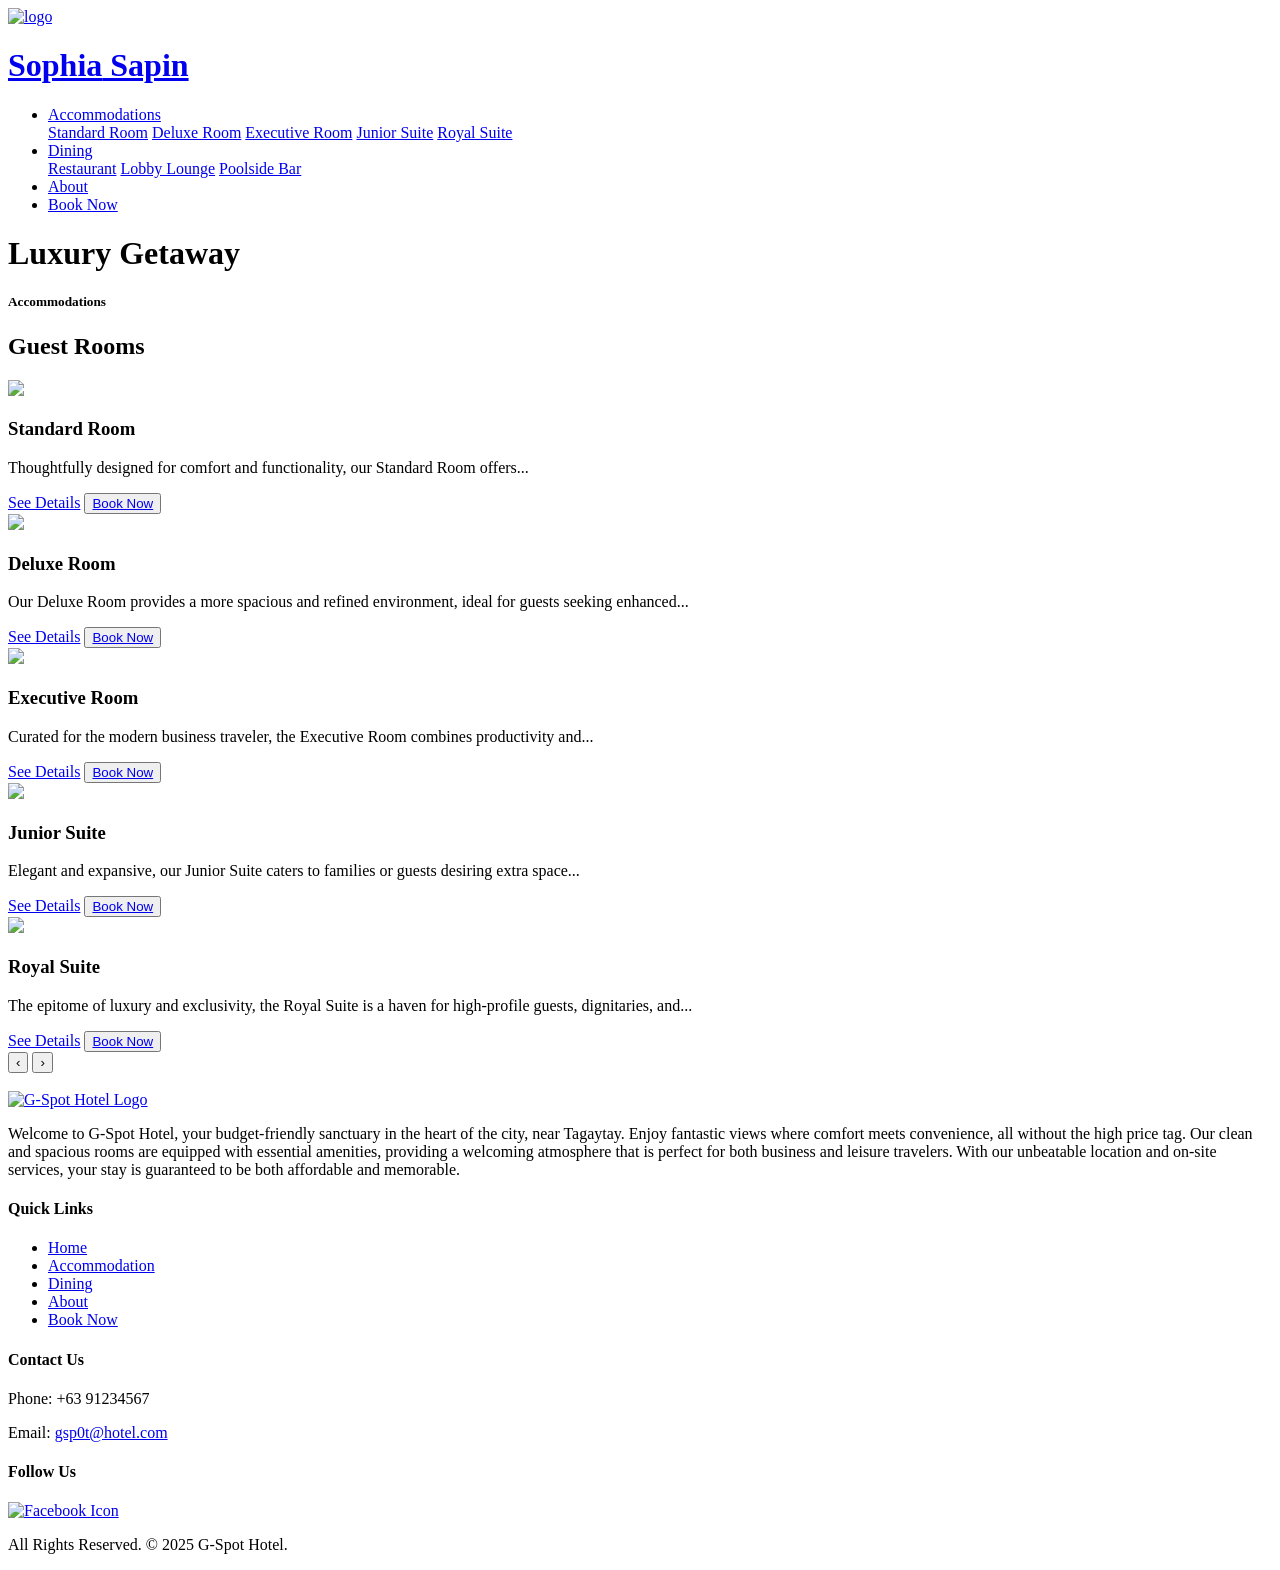
==== assets/index.html @ f3d880c3 "Add files via upload" ====
<!DOCTYPE html>
<html lang="en">
    <head>
        <meta charset="utf-8">
        <meta content="width=device-width, initial-scale=1.0" name="viewport">
        <link rel="stylesheet" href="css/style.css">
        <title>Sophia Angela D. Sapin | Home</title>
        <meta content="" name="description">
        <meta content="" name="keywords">
        <link rel="icon" type="image/x-icon" href="img/Logo.png" style=>
        
    </head>
    <body>
        <!-- Header -->
        <header id="header" class="header">
            <div class="container">
              <a href="index.html" class="logo">
                <img src="img/Logo.png" alt="logo">
                <h1>Sophia<span> Sapin</span></h1>
              </a>
              <nav class="menu">
                <ul>
                  <li class="dropdown">
                    <a href="Accommodation.html#accommodation" class="dropbtn">Accommodations</a>
                    <div class="dropdown-content">
                      <a href="Accommodation.html#standard">Standard Room</a>
                      <a href="Accommodation.html#deluxe">Deluxe Room</a>
                      <a href="Accommodation.html#executive">Executive Room</a>
                      <a href="Accommodation.html#junior">Junior Suite</a>
                      <a href="Accommodation.html#royal">Royal Suite</a>
                    </div>
                  </li>
                    <li class="dropdown">
                    <a href="Dining.html#dining" class="dropbtn">Dining</a>
                    <div class="dropdown-content">
                      <a href="Dining.html#restaurant">Restaurant</a>
                      <a href="Dining.html#lobbylounge">Lobby Lounge</a>
                      <a href="Dining.html#poolsidebar">Poolside Bar</a>
                    </div>
                    </li>
                  <li><a href="About.html">About</a></li>
                  <li><a href="Booking.html" class="book-now">Book Now</a></li>
                </ul>
              </nav>
            </div>
          </header>          
        <!-- End of Header -->

        <!--Main-->
        <main>

            <!--Center Page-->
            <div class="hero-section">
                <div class="hero-overlay"></div>
                <h1 class="hero-title">Luxury Getaway</h1>
              </div>
            <!--End of Center Page-->   

        <!--End of About me Section-->
            <section id="Room-Options">
                <h5>Accommodations</h5>
                <h2>Guest Rooms</h2>
              
                <div class="room-slider" id="room-scroll">
                  <div class="Rooms">
                    <img src="img/Standard 1.jpg">
                    <h3>Standard Room</h3>
                    <p>Thoughtfully designed for comfort and functionality, 
                      our Standard Room offers...</p>
                    <a href="Accommodation.html#standard">See Details</a>
                    <button><a href="Booking.html">Book Now</a></button>
                  </div>
                  <div class="Rooms">
                    <img src="img/deluxe.png">
                    <h3>Deluxe Room</h3>
                    <p>Our Deluxe Room provides a more spacious and refined environment, 
                      ideal for guests seeking enhanced...</p>
                    <a href="Accommodation.html#deluxe">See Details</a>
                    <button><a href="Booking.html">Book Now</a></button>
                  </div>
                  <div class="Rooms">
                    <img src="img/executive.jpeg">
                    <h3>Executive Room</h3>
                    <p>Curated for the modern business traveler, the Executive Room combines productivity and...</p>
                    <a href="Accommodation.html#executive">See Details</a>
                    <button><a href="Booking.html">Book Now</a></button>
                  </div>
                  <div class="Rooms">
                    <img src="img/Junior.jpg">
                    <h3>Junior Suite</h3>
                    <p>Elegant and expansive, our Junior Suite caters to families or guests desiring extra space...</p>
                    <a href="Accommodation.html#junior">See Details</a>
                    <button><a href="Booking.html">Book Now</a></button>
                  </div>
                  <div class="Rooms">
                    <img src="img/royal.jpg">
                    <h3>Royal Suite</h3>
                    <p>The epitome of luxury and exclusivity, the Royal Suite is a haven for high-profile guests, dignitaries, and...</p>
                    <a href="Accommodation.html#royal">See Details</a>
                    <button><a href="Booking.html">Book Now</a></button>
                  </div>
                </div>
                
                <div class="slider-controls">
                    <button onclick="document.getElementById('room-scroll').scrollLeft -= 300">‹</button>
                    <button onclick="document.getElementById('room-scroll').scrollLeft += 300">›</button>
                  </div>
              </section>          
        <!--End of Accommodation Section-->
              <br>   
        </main>
        <!--End of Main-->

        <!-- Footer -->
            <footer id="footer">
                <div class="footer-container">
            
                    <div class="footer-logo">
                        <a href="index.html">
                        <img src="img/Logo.png" alt="G-Spot Hotel Logo">
                        </a>
                    </div>

                    <p>Welcome to G-Spot Hotel, your budget-friendly sanctuary in the heart of the city, near Tagaytay. 
                      Enjoy fantastic views where comfort meets convenience, all without the high price tag. Our clean and 
                      spacious rooms are equipped with essential amenities, providing a welcoming atmosphere that is perfect 
                      for both business and leisure travelers. With our unbeatable location and on-site services, your stay 
                      is guaranteed to be both affordable and memorable.</p>
            
                    <div class="footer-section">
                        <h4>Quick Links</h4>
                        <ul>
                        <li><a href="index.html">Home</a></li>
                        <li><a href="Accommodation.html#accommodation">Accommodation</a></li>
                        <li><a href="Dining.html#dining">Dining</a></li>
                        <li><a href="About.html">About</a></li>
                        <li><a href="Booking.html">Book Now</a></li>
                        </ul>
                    </div>
            
                    <div class="footer-section">
                        <h4>Contact Us</h4>
                        <p>Phone: +63 91234567</p>
                        <p>Email: <a href="mailto:gsp0t@hotel.com">gsp0t@hotel.com</a></p>
                    </div>

                    <div class="footer-section">
                        <h4>Follow Us</h4>
                        <a href="https://www.facebook.com/cvsuimusofficial">
                        <img src="img/Logo.png" alt="Facebook Icon" class="social-icon">
                        </a>
                    </div>
                </div>
                    <div class="footer-bottom">
                    <p>All Rights Reserved. &copy; 2025 G-Spot Hotel.</p>
                    </div>
            </footer>
        <!--End of Footer-->

    </body>
</html>
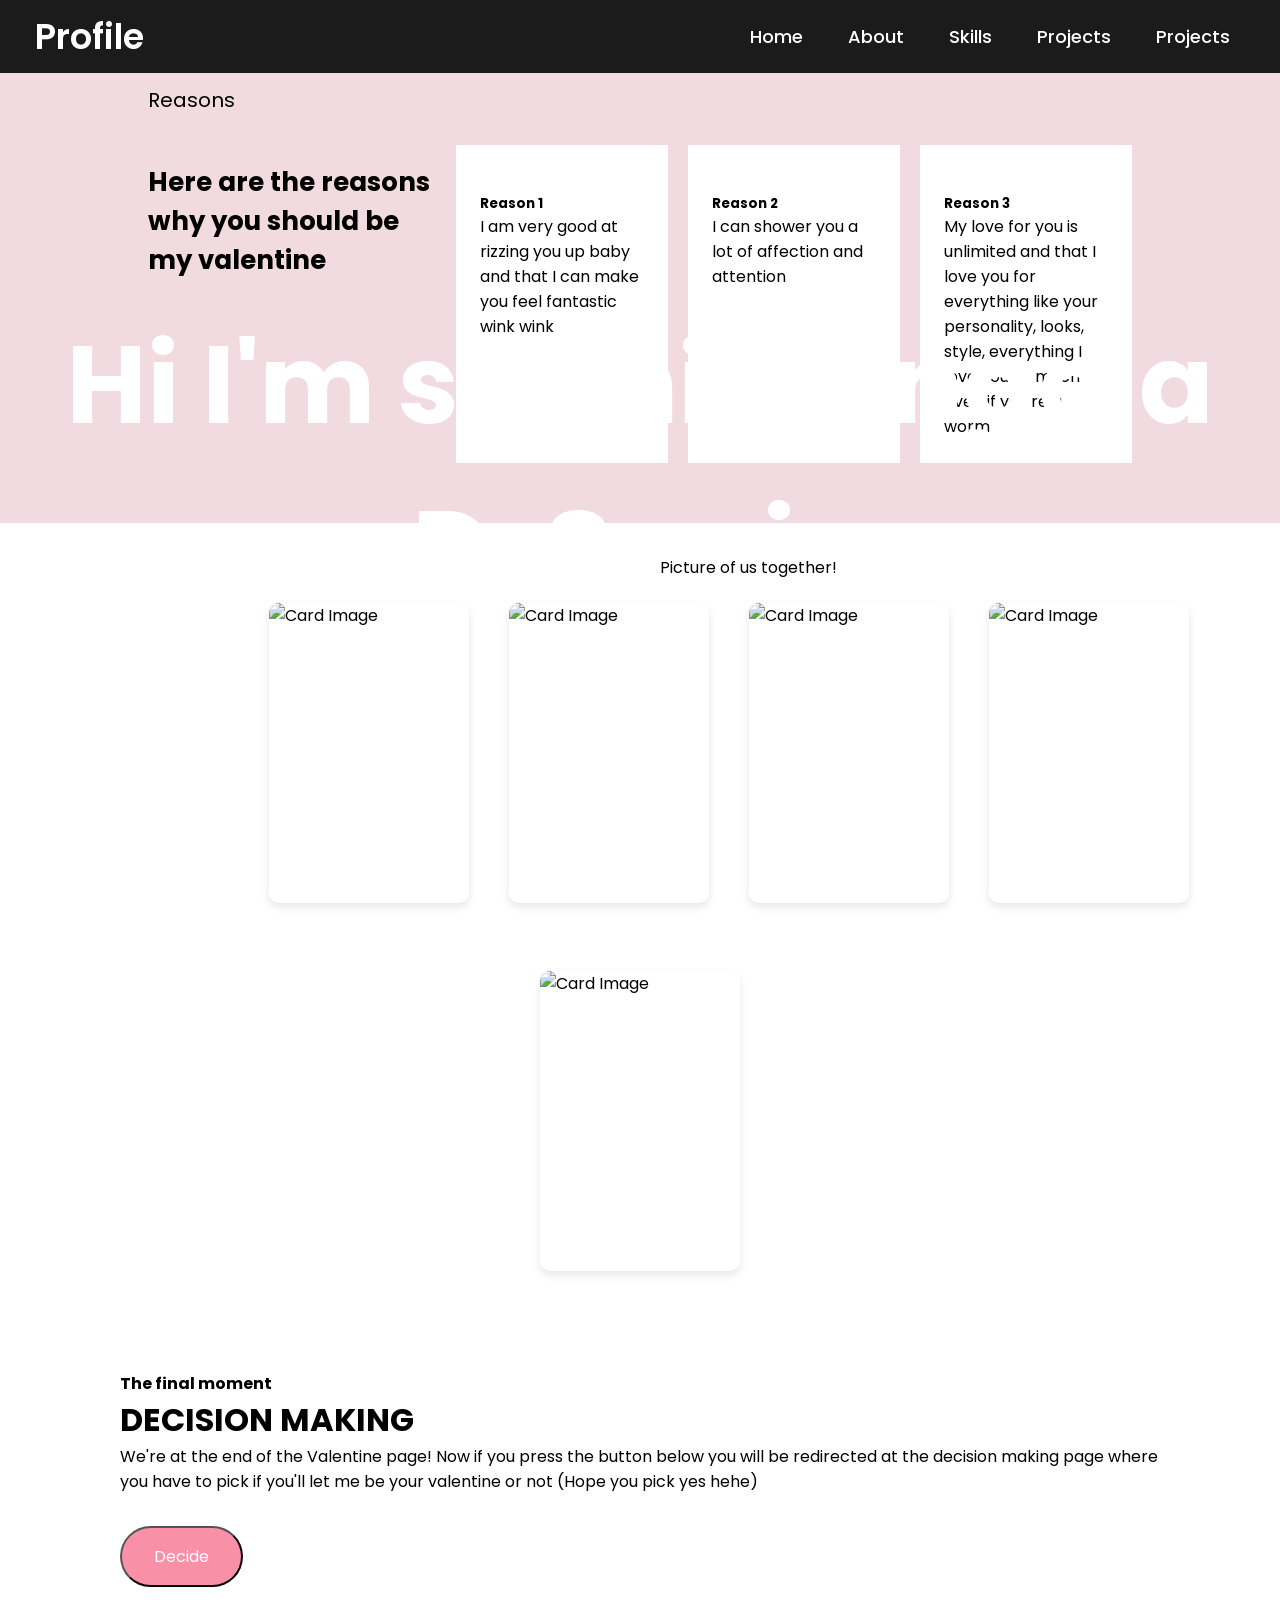
==== commit 5865584a: "Add files via upload" ====
--- a/assets/index.html
+++ b/assets/index.html
@@ -1,161 +1,136 @@
 <!DOCTYPE html>
 <html lang="en">
-    <head>
-        <meta charset="utf-8">
-        <meta content="width=device-width, initial-scale=1.0" name="viewport">
-        <link rel="stylesheet" href="css/style.css">
-        <title>Sophia Angela D. Sapin | Home</title>
-        <meta content="" name="description">
-        <meta content="" name="keywords">
-        <link rel="icon" type="image/x-icon" href="img/Logo.png" style=>
-        
-    </head>
-    <body>
-        <!-- Header -->
-        <header id="header" class="header">
-            <div class="container">
-              <a href="index.html" class="logo">
-                <img src="img/Logo.png" alt="logo">
-                <h1>Sophia<span> Sapin</span></h1>
-              </a>
-              <nav class="menu">
-                <ul>
-                  <li class="dropdown">
-                    <a href="Accommodation.html#accommodation" class="dropbtn">Accommodations</a>
-                    <div class="dropdown-content">
-                      <a href="Accommodation.html#standard">Standard Room</a>
-                      <a href="Accommodation.html#deluxe">Deluxe Room</a>
-                      <a href="Accommodation.html#executive">Executive Room</a>
-                      <a href="Accommodation.html#junior">Junior Suite</a>
-                      <a href="Accommodation.html#royal">Royal Suite</a>
+<head>
+    <meta charset="UTF-8">
+    <meta name="viewport" content="width=device-width, initial-scale=1.0">
+    <link rel="stylesheet" href="css/style.css">
+    <title>My Profile</title>
+</head>
+<body>
+
+<!--HEAD-->
+    <header>
+        <nav>
+            <div class="menu">
+              <div class="logo">
+                <a href="Index.html" id="myProfileLink">Profile</a>
+              </div>
+              <ul>
+                <div class="module" onclick="redirectToHomeWebsite()">
+                    <li><a href="Index.html">Home</a></li>
+                </div>
+                <div class="module" onclick="redirectToAboutWebsite()">
+                    <li><a href="About.html">About</a></li>
+                </div>
+                <div class="module" onclick="redirectToSkillsWebsite()">
+                    <li><a href="About.html">Skills</a></li>
+                </div>
+                <div class="module" onclick="redirectToProjectsWebsite()">
+                    <li><a href="Projects.html">Projects</a></li>
+                </div>
+                <div class="module" onclick="redirectToProjectsWebsite()">
+                    <li><a href="Projects.html">Projects</a></li>
+                </div>
+              </ul>
+            </div>
+    </header>
+<!--END OF HEAD-->
+
+<!--MAIN-->
+    <main>
+            <img class="img" src="me.png" alt="Us">
+            <div class="center">
+                <div class="title">
+                    <h1>Hi I'm sophia Angela D. Sapin</h1>
                     </div>
-                  </li>
-                    <li class="dropdown">
-                    <a href="Dining.html#dining" class="dropbtn">Dining</a>
-                    <div class="dropdown-content">
-                      <a href="Dining.html#restaurant">Restaurant</a>
-                      <a href="Dining.html#lobbylounge">Lobby Lounge</a>
-                      <a href="Dining.html#poolsidebar">Poolside Bar</a>
-                    </div>
-                    </li>
-                  <li><a href="About.html">About</a></li>
-                  <li><a href="Booking.html" class="book-now">Book Now</a></li>
-                </ul>
-              </nav>
-            </div>
-          </header>          
-        <!-- End of Header -->
+              </div>
+            <div class="recent">
+                <div class="header">
+                    <h4>Reasons</h4>
+                </div>
+                <div class="reason">
+                    <h3>Here are the reasons why you should be my valentine</h3>
+                    <div class="reason-item">
 
-        <!--Main-->
-        <main>
-
-            <!--Center Page-->
-            <div class="hero-section">
-                <div class="hero-overlay"></div>
-                <h1 class="hero-title">Luxury Getaway</h1>
-              </div>
-            <!--End of Center Page-->   
-
-        <!--End of About me Section-->
-            <section id="Room-Options">
-                <h5>Accommodations</h5>
-                <h2>Guest Rooms</h2>
-              
-                <div class="room-slider" id="room-scroll">
-                  <div class="Rooms">
-                    <img src="img/Standard 1.jpg">
-                    <h3>Standard Room</h3>
-                    <p>Thoughtfully designed for comfort and functionality, 
-                      our Standard Room offers...</p>
-                    <a href="Accommodation.html#standard">See Details</a>
-                    <button><a href="Booking.html">Book Now</a></button>
-                  </div>
-                  <div class="Rooms">
-                    <img src="img/deluxe.png">
-                    <h3>Deluxe Room</h3>
-                    <p>Our Deluxe Room provides a more spacious and refined environment, 
-                      ideal for guests seeking enhanced...</p>
-                    <a href="Accommodation.html#deluxe">See Details</a>
-                    <button><a href="Booking.html">Book Now</a></button>
-                  </div>
-                  <div class="Rooms">
-                    <img src="img/executive.jpeg">
-                    <h3>Executive Room</h3>
-                    <p>Curated for the modern business traveler, the Executive Room combines productivity and...</p>
-                    <a href="Accommodation.html#executive">See Details</a>
-                    <button><a href="Booking.html">Book Now</a></button>
-                  </div>
-                  <div class="Rooms">
-                    <img src="img/Junior.jpg">
-                    <h3>Junior Suite</h3>
-                    <p>Elegant and expansive, our Junior Suite caters to families or guests desiring extra space...</p>
-                    <a href="Accommodation.html#junior">See Details</a>
-                    <button><a href="Booking.html">Book Now</a></button>
-                  </div>
-                  <div class="Rooms">
-                    <img src="img/royal.jpg">
-                    <h3>Royal Suite</h3>
-                    <p>The epitome of luxury and exclusivity, the Royal Suite is a haven for high-profile guests, dignitaries, and...</p>
-                    <a href="Accommodation.html#royal">See Details</a>
-                    <button><a href="Booking.html">Book Now</a></button>
-                  </div>
-                </div>
-                
-                <div class="slider-controls">
-                    <button onclick="document.getElementById('room-scroll').scrollLeft -= 300">‹</button>
-                    <button onclick="document.getElementById('room-scroll').scrollLeft += 300">›</button>
-                  </div>
-              </section>          
-        <!--End of Accommodation Section-->
-              <br>   
-        </main>
-        <!--End of Main-->
-
-        <!-- Footer -->
-            <footer id="footer">
-                <div class="footer-container">
-            
-                    <div class="footer-logo">
-                        <a href="index.html">
-                        <img src="img/Logo.png" alt="G-Spot Hotel Logo">
-                        </a>
+                        <div class="info">
+                            <br>
+                            <h5>Reason 1</h5>
+                        </div>
+                        <p>I am very good at rizzing you up baby and that I can make you feel fantastic wink wink </p>
                     </div>
 
-                    <p>Welcome to G-Spot Hotel, your budget-friendly sanctuary in the heart of the city, near Tagaytay. 
-                      Enjoy fantastic views where comfort meets convenience, all without the high price tag. Our clean and 
-                      spacious rooms are equipped with essential amenities, providing a welcoming atmosphere that is perfect 
-                      for both business and leisure travelers. With our unbeatable location and on-site services, your stay 
-                      is guaranteed to be both affordable and memorable.</p>
-            
-                    <div class="footer-section">
-                        <h4>Quick Links</h4>
-                        <ul>
-                        <li><a href="index.html">Home</a></li>
-                        <li><a href="Accommodation.html#accommodation">Accommodation</a></li>
-                        <li><a href="Dining.html#dining">Dining</a></li>
-                        <li><a href="About.html">About</a></li>
-                        <li><a href="Booking.html">Book Now</a></li>
-                        </ul>
-                    </div>
-            
-                    <div class="footer-section">
-                        <h4>Contact Us</h4>
-                        <p>Phone: +63 91234567</p>
-                        <p>Email: <a href="mailto:gsp0t@hotel.com">gsp0t@hotel.com</a></p>
+                    <div class="reason-item">
+                        <div class="info">
+                            <br>
+                            <h5>Reason 2</h5>
+                        </div>
+                        <p>I can shower you a lot of affection and attention</p>
                     </div>
 
-                    <div class="footer-section">
-                        <h4>Follow Us</h4>
-                        <a href="https://www.facebook.com/cvsuimusofficial">
-                        <img src="img/Logo.png" alt="Facebook Icon" class="social-icon">
-                        </a>
+                    <div class="reason-item">
+                        <div class="info">
+                            <br>
+                            <h5>Reason 3</h5>
+                        </div>
+                        <p>My love for you is unlimited and that I love you for everything like your personality, looks, style, everything I love you so much even if you're a worm</p>
                     </div>
+
                 </div>
-                    <div class="footer-bottom">
-                    <p>All Rights Reserved. &copy; 2025 G-Spot Hotel.</p>
+            </div>
+
+            <div class="pic-container">
+                <div class="gallery">
+                    <p>Picture of us together! </p>
+                </div>
+                <div class="card">
+                        <img src="Romantic rawr/6242183396902155305.jpg" alt="Card Image">
+                        <div class="card-content">
+                        </div>
+                </div>
+
+                <div class="card">
+                    <img src="Romantic rawr/6055176195802250032.jpg" alt="Card Image">
+                    <div class="card-content">
                     </div>
-            </footer>
-        <!--End of Footer-->
+            </div>
 
-    </body>
-</html>+            <div class="card">
+                <img src="Romantic rawr/6307610128370747703.jpg" alt="Card Image">
+                <div class="card-content">
+                </div>
+        </div>
+
+        <div class="card">
+            <img src="Romantic rawr/6323505029239126025.jpg" alt="Card Image">
+            <div class="card-content">
+            </div>
+    </div>
+    <div class="card">
+        <img src="Romantic rawr/6235406715898149007.jpg" alt="Card Image">
+        <div class="card-content">
+        </div>
+</div>
+
+</div>
+
+<div class="container">
+    <div class="content">
+        <h4>The final moment</h4>
+        <H1>DECISION MAKING</H1>
+        <p>
+            We're at the end of the Valentine page! Now if you press the button below you will be redirected at the decision making page where you have to pick if you'll let me be your valentine or not (Hope you pick yes hehe)
+        </p>
+    
+        <button class="btn" onclick="redirectToDecideWebsite()">
+            Decide
+        </button>
+    </div>
+    </div>
+    </main>
+<!--END MAIN-->
+
+
+
+</html>
+
+<script src="js/javaScript.js"></script>
--- a/assets/css/style.css
+++ b/assets/css/style.css
@@ -0,0 +1,251 @@
+@import url("https://fonts.googleapis.com/css2?family=Poppins:wght@200;300;400;500;600;700&display=swap");
+* {
+  margin: 0;
+  padding: 0;
+  box-sizing: border-box;
+  font-family: "Poppins", sans-serif;
+}
+body {
+  margin: 0;
+  padding: 0;
+}
+nav {
+  position: fixed;
+  background: #1b1b1b;
+  width: 100%;
+  padding: 10px 0;
+  z-index: 12;
+}
+nav .menu {
+  max-width: 1250px;
+  margin: auto;
+  display: flex;
+  align-items: center;
+  justify-content: space-between;
+  padding: 0 20px;
+}
+.menu .logo a {
+  text-decoration: none;
+  color: #fff;
+  font-size: 35px;
+  font-weight: 600;
+}
+.menu ul {
+  display: inline-flex;
+}
+.menu ul li {
+  list-style: none;
+  margin-left: 7px;
+}
+.menu ul li:first-child {
+  margin-left: 15px;
+}
+.menu ul li a {
+  text-decoration: none;
+  color: #fff;
+  font-size: 18px;
+  font-weight: 500;
+  padding: 8px 15px;
+  border-radius: 5px;
+  transition: all 0.3s ease;
+}
+.menu ul li a:hover {
+  background: #fff;
+  color: black;
+}
+
+.img {
+  width: 100%;
+  height: 100%;
+  background-size: auto;
+  background-position: center;
+  position: relative;
+}
+
+.img::before {
+  content: "";
+  position: absolute;
+  height: 100%;
+  width: 100%;
+  background: rgba(0, 0, 0, 0.4);
+}
+  .center {
+    position: absolute;
+    top: 52%;
+    left: 50%;
+    transform: translate(-50%, -50%);
+    width: 100%;
+    padding: 0 20px;
+    text-align: center;
+  }
+  .center .title {
+    color: #fff;
+    font-size: 55px;
+    font-weight: 600;
+  }
+        
+  .btn{
+    padding: 1rem 2rem;
+    font-size: 1rem;
+    color: #fff;
+    background-color: #f990a8;
+    border-radius: 5rem;
+    cursor: pointer;
+    transition: all 0.3s ease;
+    
+}
+
+.btn:hover{
+    background-color: #000000;
+}
+
+.container{
+  max-width: 1200px;
+  margin: auto;
+  padding: 5rem 5rem;
+}
+
+.content p {
+  margin-bottom: 2rem;
+  color: #000000;
+}
+
+        .recent{
+          padding: 60px 148px;
+          background-color: #f2dbe0;
+      }
+      
+      .recent .header{
+          display: flex;
+          align-items: center;
+          justify-content: space-between;
+          margin-bottom: 30px;
+      }
+      
+      .recent .header h4,
+      .separator h4{
+          font-size: 20px;
+          font-weight: 400;
+      }
+      
+      .recent .reason{
+          display: flex;
+          justify-content: center;
+          gap: 20px;
+      }
+
+      .recent .reason h3 {
+        font-size: 26px;
+        margin-top: 18px;
+      }
+      
+      .recent .reason .reason-item{
+          background-color: #fff;
+          padding: 24px;
+          width: 460px;
+      }
+      
+      .recent .reason .reason-item h3,
+      .content .info .reason-item h3{
+          font-size: 26px;
+          margin-bottom: 18px;
+      }
+      
+      .recent .posts .post-item .info,
+      .content .post-list .post-item .info{
+          display: flex;
+          gap: 10px;
+          margin-bottom: 10px;
+      }
+      
+      .recent .posts .post-item .info h5,
+      .content .post-list .post-item h5{
+          font-size: 18px;
+          font-weight: 400;
+      }
+      
+      .recent .posts .post-item p{
+          width: 400px;
+      }
+
+      .card {
+        margin: 20px;
+        margin-top: 3rem;
+        width: 200px;
+        height: 300px;
+        background-color: #fff;
+        border-radius: 10px;
+        overflow: hidden;
+        position: relative;
+        box-shadow: 0 4px 8px rgba(0, 0, 0, 0.1);
+        transition: transform 0.3s ease-in-out;
+    }
+
+
+    .card:hover {
+        transform: scale(1.05);
+    }
+
+    .card img {
+        width: 100%;
+        height: 100%;
+        object-fit: cover;
+    }
+
+    .card-content {
+        position: absolute;
+        bottom: 0;
+        left: 0;
+        right: 0;
+        padding: 20px;
+        background: linear-gradient(to bottom, rgba(0, 0, 0, 0), rgba(0, 0, 0, 0.7));
+        color: rgb(255, 73, 167);
+        transform: translateY(100%);
+        transition: transform 0.3s ease-in-out;
+    }
+
+    .card:hover .card-content {
+        transform: translateY(0);
+    }
+    .pic-container {
+      margin-top: 2rem;
+        display: flex;
+        justify-content: center;
+        flex-wrap: wrap;
+    }
+
+    .pic-container .gallery {
+      position: relative;
+      left: 46%;
+      margin-bottom: 2rem;
+    }
+
+    .yesbtn{
+      padding: 1rem 2rem;
+      font-size: 1rem;
+      color: #fff;
+      background-color: #000000;
+      border-radius: 5rem;
+      cursor: pointer;
+      transition: all 0.3s ease;
+      
+  }
+  
+  .yesbtn:hover{
+      background-color: #f990a8;
+  }
+
+    .nobtn{
+      padding: 1rem 2rem;
+      font-size: 1rem;
+      color: #fff;
+      background-color: #000000;
+      border-radius: 5rem;
+      cursor: pointer;
+      transition: all 0.3s ease;
+      
+  }
+  
+  .nobtn:hover{
+      background-color: #f990a8;
+  }
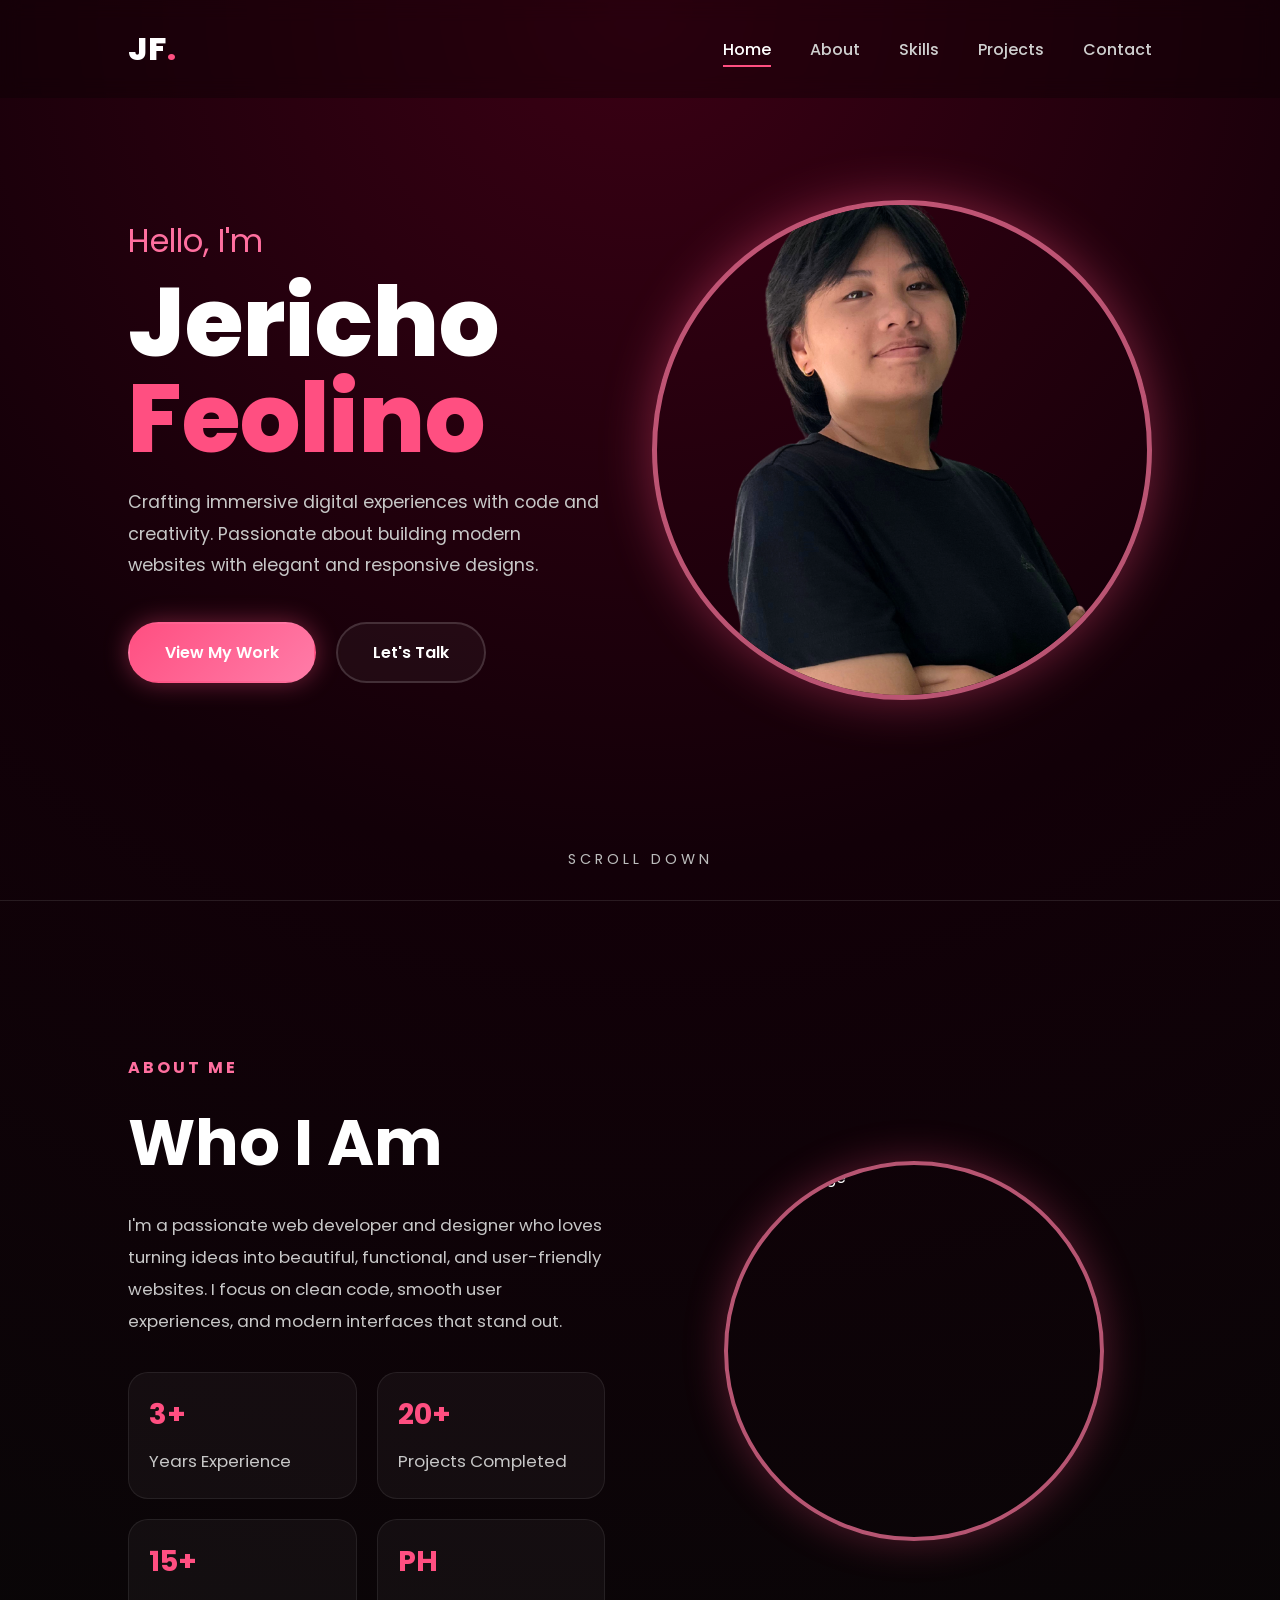
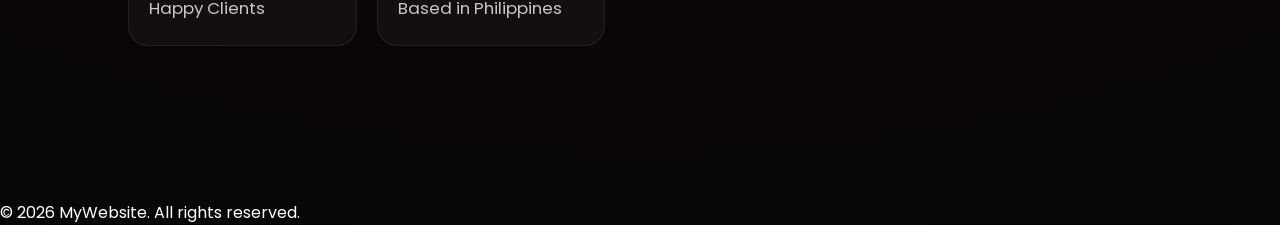
==== commit dd4cac45: "Add files via upload" ====
--- a/assets/index.html
+++ b/assets/index.html
@@ -1,136 +1,101 @@
 <!DOCTYPE html>
 <html lang="en">
 <head>
-    <meta charset="UTF-8">
-    <meta name="viewport" content="width=device-width, initial-scale=1.0">
-    <link rel="stylesheet" href="css/style.css">
-    <title>My Profile</title>
+  <meta charset="UTF-8" />
+  <meta name="viewport" content="width=device-width, initial-scale=1.0" />
+  <title>Modern Portfolio</title>
+  <link rel="stylesheet" href="css/style.css">
+  <link rel="preconnect" href="https://fonts.googleapis.com">
+  <link rel="preconnect" href="https://fonts.gstatic.com" crossorigin>
+  <link href="https://fonts.googleapis.com/css2?family=Poppins:wght@300;400;500;600;700;800&display=swap" rel="stylesheet">
 </head>
 <body>
 
-<!--HEAD-->
-    <header>
-        <nav>
-            <div class="menu">
-              <div class="logo">
-                <a href="Index.html" id="myProfileLink">Profile</a>
-              </div>
-              <ul>
-                <div class="module" onclick="redirectToHomeWebsite()">
-                    <li><a href="Index.html">Home</a></li>
-                </div>
-                <div class="module" onclick="redirectToAboutWebsite()">
-                    <li><a href="About.html">About</a></li>
-                </div>
-                <div class="module" onclick="redirectToSkillsWebsite()">
-                    <li><a href="About.html">Skills</a></li>
-                </div>
-                <div class="module" onclick="redirectToProjectsWebsite()">
-                    <li><a href="Projects.html">Projects</a></li>
-                </div>
-                <div class="module" onclick="redirectToProjectsWebsite()">
-                    <li><a href="Projects.html">Projects</a></li>
-                </div>
-              </ul>
-            </div>
-    </header>
-<!--END OF HEAD-->
+  <header>
+    <div class="logo">JF<span>.</span></div>
 
-<!--MAIN-->
-    <main>
-            <img class="img" src="me.png" alt="Us">
-            <div class="center">
-                <div class="title">
-                    <h1>Hi I'm sophia Angela D. Sapin</h1>
-                    </div>
-              </div>
-            <div class="recent">
-                <div class="header">
-                    <h4>Reasons</h4>
-                </div>
-                <div class="reason">
-                    <h3>Here are the reasons why you should be my valentine</h3>
-                    <div class="reason-item">
+    <nav>
+      <a href="#home" class="active">Home</a>
+      <a href="#about">About</a>
+      <a href="#skills">Skills</a>
+      <a href="#projects">Projects</a>
+      <a href="#contact">Contact</a>
+    </nav>
+  </header>
 
-                        <div class="info">
-                            <br>
-                            <h5>Reason 1</h5>
-                        </div>
-                        <p>I am very good at rizzing you up baby and that I can make you feel fantastic wink wink </p>
-                    </div>
+  <section class="hero" id="home">
+    <div class="hero-text">
+      <h4>Hello, I'm</h4>
 
-                    <div class="reason-item">
-                        <div class="info">
-                            <br>
-                            <h5>Reason 2</h5>
-                        </div>
-                        <p>I can shower you a lot of affection and attention</p>
-                    </div>
+      <h1>
+        Jericho
+        <span>Feolino</span>
+      </h1>
 
-                    <div class="reason-item">
-                        <div class="info">
-                            <br>
-                            <h5>Reason 3</h5>
-                        </div>
-                        <p>My love for you is unlimited and that I love you for everything like your personality, looks, style, everything I love you so much even if you're a worm</p>
-                    </div>
+      <p>
+        Crafting immersive digital experiences with code and creativity.
+        Passionate about building modern websites with elegant and responsive designs.
+      </p>
 
-                </div>
-            </div>
+      <div class="buttons">
+        <a href="#projects" class="btn primary-btn">View My Work</a>
+        <a href="#contact" class="btn secondary-btn">Let's Talk</a>
+      </div>
+    </div>
 
-            <div class="pic-container">
-                <div class="gallery">
-                    <p>Picture of us together! </p>
-                </div>
-                <div class="card">
-                        <img src="Romantic rawr/6242183396902155305.jpg" alt="Card Image">
-                        <div class="card-content">
-                        </div>
-                </div>
+    <div class="hero-image">
+      <div class="circle-image">
+        <img src="img/Pia.png" alt="Profile Image">
+      </div>
+    </div>
 
-                <div class="card">
-                    <img src="Romantic rawr/6055176195802250032.jpg" alt="Card Image">
-                    <div class="card-content">
-                    </div>
-            </div>
+    <div class="scroll-text">SCROLL DOWN</div>
+  </section>
 
-            <div class="card">
-                <img src="Romantic rawr/6307610128370747703.jpg" alt="Card Image">
-                <div class="card-content">
-                </div>
+  <section class="about" id="about">
+    <div class="about-text">
+      <h5>ABOUT ME</h5>
+      <h2>Who I Am</h2>
+
+      <p>
+        I'm a passionate web developer and designer who loves turning ideas into beautiful,
+        functional, and user-friendly websites. I focus on clean code, smooth user experiences,
+        and modern interfaces that stand out.
+      </p>
+
+      <div class="stats">
+        <div class="stat-box">
+          <h3>3+</h3>
+          <p>Years Experience</p>
         </div>
 
-        <div class="card">
-            <img src="Romantic rawr/6323505029239126025.jpg" alt="Card Image">
-            <div class="card-content">
-            </div>
+        <div class="stat-box">
+          <h3>20+</h3>
+          <p>Projects Completed</p>
+        </div>
+
+        <div class="stat-box">
+          <h3>15+</h3>
+          <p>Happy Clients</p>
+        </div>
+
+        <div class="stat-box">
+          <h3>PH</h3>
+          <p>Based in Philippines</p>
+        </div>
+      </div>
     </div>
-    <div class="card">
-        <img src="Romantic rawr/6235406715898149007.jpg" alt="Card Image">
-        <div class="card-content">
-        </div>
-</div>
 
-</div>
+    <div class="about-image">
+      <img src="assets/img/AboutSection.jpg" alt="About Image">
+    </div>
+  </section>
 
-<div class="container">
-    <div class="content">
-        <h4>The final moment</h4>
-        <H1>DECISION MAKING</H1>
-        <p>
-            We're at the end of the Valentine page! Now if you press the button below you will be redirected at the decision making page where you have to pick if you'll let me be your valentine or not (Hope you pick yes hehe)
-        </p>
-    
-        <button class="btn" onclick="redirectToDecideWebsite()">
-            Decide
-        </button>
-    </div>
-    </div>
-    </main>
-<!--END MAIN-->
+  <footer>
+    <p>© 2026 MyWebsite. All rights reserved.</p>
+  </footer>
 
-
-
+</body>
 </html>
 
 <script src="js/javaScript.js"></script>
--- a/assets/css/style.css
+++ b/assets/css/style.css
@@ -1,251 +1,321 @@
-@import url("https://fonts.googleapis.com/css2?family=Poppins:wght@200;300;400;500;600;700&display=swap");
 * {
-  margin: 0;
-  padding: 0;
-  box-sizing: border-box;
-  font-family: "Poppins", sans-serif;
-}
-body {
-  margin: 0;
-  padding: 0;
-}
-nav {
-  position: fixed;
-  background: #1b1b1b;
-  width: 100%;
-  padding: 10px 0;
-  z-index: 12;
-}
-nav .menu {
-  max-width: 1250px;
-  margin: auto;
-  display: flex;
-  align-items: center;
-  justify-content: space-between;
-  padding: 0 20px;
-}
-.menu .logo a {
-  text-decoration: none;
-  color: #fff;
-  font-size: 35px;
-  font-weight: 600;
-}
-.menu ul {
-  display: inline-flex;
-}
-.menu ul li {
-  list-style: none;
-  margin-left: 7px;
-}
-.menu ul li:first-child {
-  margin-left: 15px;
-}
-.menu ul li a {
-  text-decoration: none;
-  color: #fff;
-  font-size: 18px;
-  font-weight: 500;
-  padding: 8px 15px;
-  border-radius: 5px;
-  transition: all 0.3s ease;
-}
-.menu ul li a:hover {
-  background: #fff;
-  color: black;
-}
-
-.img {
-  width: 100%;
-  height: 100%;
-  background-size: auto;
-  background-position: center;
-  position: relative;
-}
-
-.img::before {
-  content: "";
-  position: absolute;
-  height: 100%;
-  width: 100%;
-  background: rgba(0, 0, 0, 0.4);
-}
-  .center {
-    position: absolute;
-    top: 52%;
-    left: 50%;
-    transform: translate(-50%, -50%);
-    width: 100%;
-    padding: 0 20px;
-    text-align: center;
-  }
-  .center .title {
-    color: #fff;
-    font-size: 55px;
-    font-weight: 600;
-  }
-        
-  .btn{
-    padding: 1rem 2rem;
-    font-size: 1rem;
-    color: #fff;
-    background-color: #f990a8;
-    border-radius: 5rem;
-    cursor: pointer;
-    transition: all 0.3s ease;
-    
-}
-
-.btn:hover{
-    background-color: #000000;
-}
-
-.container{
-  max-width: 1200px;
-  margin: auto;
-  padding: 5rem 5rem;
-}
-
-.content p {
-  margin-bottom: 2rem;
-  color: #000000;
-}
-
-        .recent{
-          padding: 60px 148px;
-          background-color: #f2dbe0;
-      }
-      
-      .recent .header{
-          display: flex;
-          align-items: center;
-          justify-content: space-between;
-          margin-bottom: 30px;
-      }
-      
-      .recent .header h4,
-      .separator h4{
-          font-size: 20px;
-          font-weight: 400;
-      }
-      
-      .recent .reason{
-          display: flex;
-          justify-content: center;
-          gap: 20px;
-      }
-
-      .recent .reason h3 {
-        font-size: 26px;
-        margin-top: 18px;
-      }
-      
-      .recent .reason .reason-item{
-          background-color: #fff;
-          padding: 24px;
-          width: 460px;
-      }
-      
-      .recent .reason .reason-item h3,
-      .content .info .reason-item h3{
-          font-size: 26px;
-          margin-bottom: 18px;
-      }
-      
-      .recent .posts .post-item .info,
-      .content .post-list .post-item .info{
-          display: flex;
-          gap: 10px;
-          margin-bottom: 10px;
-      }
-      
-      .recent .posts .post-item .info h5,
-      .content .post-list .post-item h5{
-          font-size: 18px;
-          font-weight: 400;
-      }
-      
-      .recent .posts .post-item p{
-          width: 400px;
-      }
-
-      .card {
-        margin: 20px;
-        margin-top: 3rem;
-        width: 200px;
-        height: 300px;
-        background-color: #fff;
-        border-radius: 10px;
-        overflow: hidden;
-        position: relative;
-        box-shadow: 0 4px 8px rgba(0, 0, 0, 0.1);
-        transition: transform 0.3s ease-in-out;
-    }
-
-
-    .card:hover {
-        transform: scale(1.05);
-    }
-
-    .card img {
-        width: 100%;
-        height: 100%;
-        object-fit: cover;
-    }
-
-    .card-content {
-        position: absolute;
-        bottom: 0;
-        left: 0;
-        right: 0;
-        padding: 20px;
-        background: linear-gradient(to bottom, rgba(0, 0, 0, 0), rgba(0, 0, 0, 0.7));
-        color: rgb(255, 73, 167);
-        transform: translateY(100%);
-        transition: transform 0.3s ease-in-out;
-    }
-
-    .card:hover .card-content {
-        transform: translateY(0);
-    }
-    .pic-container {
-      margin-top: 2rem;
-        display: flex;
+      margin: 0;
+      padding: 0;
+      box-sizing: border-box;
+      scroll-behavior: smooth;
+    }
+
+    body {
+      font-family: 'Poppins', sans-serif;
+      background: radial-gradient(circle at top, #3b0014 0%, #120008 45%, #070707 100%);
+      color: white;
+      overflow-x: hidden;
+    }
+
+    body::before {
+      content: "";
+      position: fixed;
+      width: 100%;
+      height: 100%;
+      background: url('Pia.png');
+      opacity: 0.08;
+      pointer-events: none;
+    }
+
+    header {
+      width: 100%;
+      padding: 25px 10%;
+      display: flex;
+      justify-content: space-between;
+      align-items: center;
+      position: fixed;
+      top: 0;
+      left: 0;
+      z-index: 1000;
+      backdrop-filter: blur(10px);
+      background: rgba(10, 0, 5, 0.35);
+    }
+
+    .logo {
+      font-size: 2rem;
+      font-weight: 800;
+      letter-spacing: 1px;
+    }
+
+    .logo span {
+      color: #ff4f81;
+    }
+
+    nav a {
+      text-decoration: none;
+      color: #cfcfcf;
+      margin-left: 35px;
+      font-weight: 500;
+      transition: 0.3s ease;
+      position: relative;
+    }
+
+    nav a:hover,
+    nav a.active {
+      color: white;
+    }
+
+    nav a.active::after,
+    nav a:hover::after {
+      content: "";
+      position: absolute;
+      width: 100%;
+      height: 2px;
+      background: #ff4f81;
+      left: 0;
+      bottom: -6px;
+    }
+
+    section {
+      min-height: 100vh;
+      padding: 120px 10%;
+    }
+
+    .hero {
+      display: flex;
+      justify-content: space-between;
+      align-items: center;
+      gap: 50px;
+    }
+
+    .hero-text {
+      flex: 1;
+    }
+
+    .hero-text h4 {
+      font-size: 2rem;
+      color: #ff6f9f;
+      margin-bottom: 10px;
+      font-weight: 400;
+    }
+
+    .hero-text h1 {
+      font-size: 6rem;
+      line-height: 1;
+      font-weight: 800;
+      margin-bottom: 15px;
+    }
+
+    .hero-text h1 span {
+      display: block;
+      color: #ff4f81;
+    }
+
+    .hero-text p {
+      max-width: 550px;
+      color: #c7c7c7;
+      font-size: 1.1rem;
+      line-height: 1.8;
+      margin-top: 20px;
+    }
+
+    .buttons {
+      margin-top: 40px;
+      display: flex;
+      gap: 20px;
+      flex-wrap: wrap;
+    }
+
+    .btn {
+      padding: 16px 35px;
+      border-radius: 50px;
+      text-decoration: none;
+      font-weight: 600;
+      transition: 0.3s ease;
+      border: 2px solid transparent;
+    }
+
+    .primary-btn {
+      background: linear-gradient(135deg, #ff4f81, #ff7ca8);
+      color: white;
+      box-shadow: 0 0 25px rgba(255, 79, 129, 0.4);
+    }
+
+    .primary-btn:hover {
+      transform: translateY(-4px);
+      box-shadow: 0 0 40px rgba(255, 79, 129, 0.7);
+    }
+
+    .secondary-btn {
+      border: 2px solid rgba(255,255,255,0.15);
+      color: white;
+      background: rgba(255,255,255,0.04);
+    }
+
+    .secondary-btn:hover {
+      background: rgba(255,255,255,0.1);
+      transform: translateY(-4px);
+    }
+
+    .hero-image {
+      flex: 1;
+      display: flex;
+      justify-content: center;
+      align-items: center;
+    }
+
+    .circle-image {
+      width: 500px;
+      height: 500px;
+      border-radius: 50%;
+      overflow: hidden;
+      border: 5px solid rgba(255, 120, 160, 0.7);
+      box-shadow: 0 0 50px rgba(255, 79, 129, 0.4);
+      position: relative;
+      animation: float 4s ease-in-out infinite;
+    }
+
+    .circle-image img {
+      width: 100%;
+      height: 100%;
+      object-fit: cover;
+    }
+
+    @keyframes float {
+      0% {
+        transform: translateY(0px);
+      }
+      50% {
+        transform: translateY(-15px);
+      }
+      100% {
+        transform: translateY(0px);
+      }
+    }
+
+    .scroll-text {
+      position: absolute;
+      bottom: 30px;
+      left: 50%;
+      transform: translateX(-50%);
+      color: #bcbcbc;
+      letter-spacing: 4px;
+      font-size: 0.9rem;
+    }
+
+    .about {
+      display: flex;
+      justify-content: space-between;
+      align-items: center;
+      gap: 70px;
+      border-top: 1px solid rgba(255,255,255,0.1);
+    }
+
+    .about-text {
+      flex: 1;
+    }
+
+    .about-text h5 {
+      color: #ff6f9f;
+      letter-spacing: 3px;
+      margin-bottom: 15px;
+      font-size: 1rem;
+    }
+
+    .about-text h2 {
+      font-size: 4rem;
+      margin-bottom: 20px;
+    }
+
+    .about-text p {
+      color: #c7c7c7;
+      line-height: 1.9;
+      font-size: 1.05rem;
+      max-width: 600px;
+    }
+
+    .stats {
+      margin-top: 35px;
+      display: grid;
+      grid-template-columns: repeat(2, 1fr);
+      gap: 20px;
+    }
+
+    .stat-box {
+      background: rgba(255,255,255,0.04);
+      padding: 20px;
+      border-radius: 20px;
+      border: 1px solid rgba(255,255,255,0.08);
+      transition: 0.3s ease;
+    }
+
+    .stat-box:hover {
+      transform: translateY(-5px);
+      border-color: rgba(255, 79, 129, 0.5);
+    }
+
+    .stat-box h3 {
+      color: #ff4f81;
+      margin-bottom: 10px;
+      font-size: 1.8rem;
+    }
+
+    .about-image {
+      flex: 1;
+      display: flex;
+      justify-content: center;
+    }
+
+    .about-image img {
+      width: 380px;
+      height: 380px;
+      object-fit: cover;
+      border-radius: 50%;
+      border: 4px solid rgba(255, 120, 160, 0.7);
+      box-shadow: 0 0 40px rgba(255, 79, 129, 0.3);
+    }
+
+    @media (max-width: 1100px) {
+      .hero,
+      .about {
+        flex-direction: column;
+        text-align: center;
+      }
+
+      .hero-text p,
+      .about-text p {
+        margin: auto;
+      }
+
+      .buttons {
         justify-content: center;
-        flex-wrap: wrap;
-    }
-
-    .pic-container .gallery {
-      position: relative;
-      left: 46%;
-      margin-bottom: 2rem;
-    }
-
-    .yesbtn{
-      padding: 1rem 2rem;
-      font-size: 1rem;
-      color: #fff;
-      background-color: #000000;
-      border-radius: 5rem;
-      cursor: pointer;
-      transition: all 0.3s ease;
-      
-  }
-  
-  .yesbtn:hover{
-      background-color: #f990a8;
-  }
-
-    .nobtn{
-      padding: 1rem 2rem;
-      font-size: 1rem;
-      color: #fff;
-      background-color: #000000;
-      border-radius: 5rem;
-      cursor: pointer;
-      transition: all 0.3s ease;
-      
-  }
-  
-  .nobtn:hover{
-      background-color: #f990a8;
-  }
+      }
+
+      .hero-text h1 {
+        font-size: 4.5rem;
+      }
+    }
+
+    @media (max-width: 768px) {
+      header {
+        flex-direction: column;
+        gap: 20px;
+      }
+
+      nav a {
+        margin: 0 12px;
+      }
+
+      .hero-text h1 {
+        font-size: 3.5rem;
+      }
+
+      .circle-image {
+        width: 320px;
+        height: 320px;
+      }
+
+      .about-image img {
+        width: 280px;
+        height: 280px;
+      }
+
+      .stats {
+        grid-template-columns: 1fr;
+      }
+    }
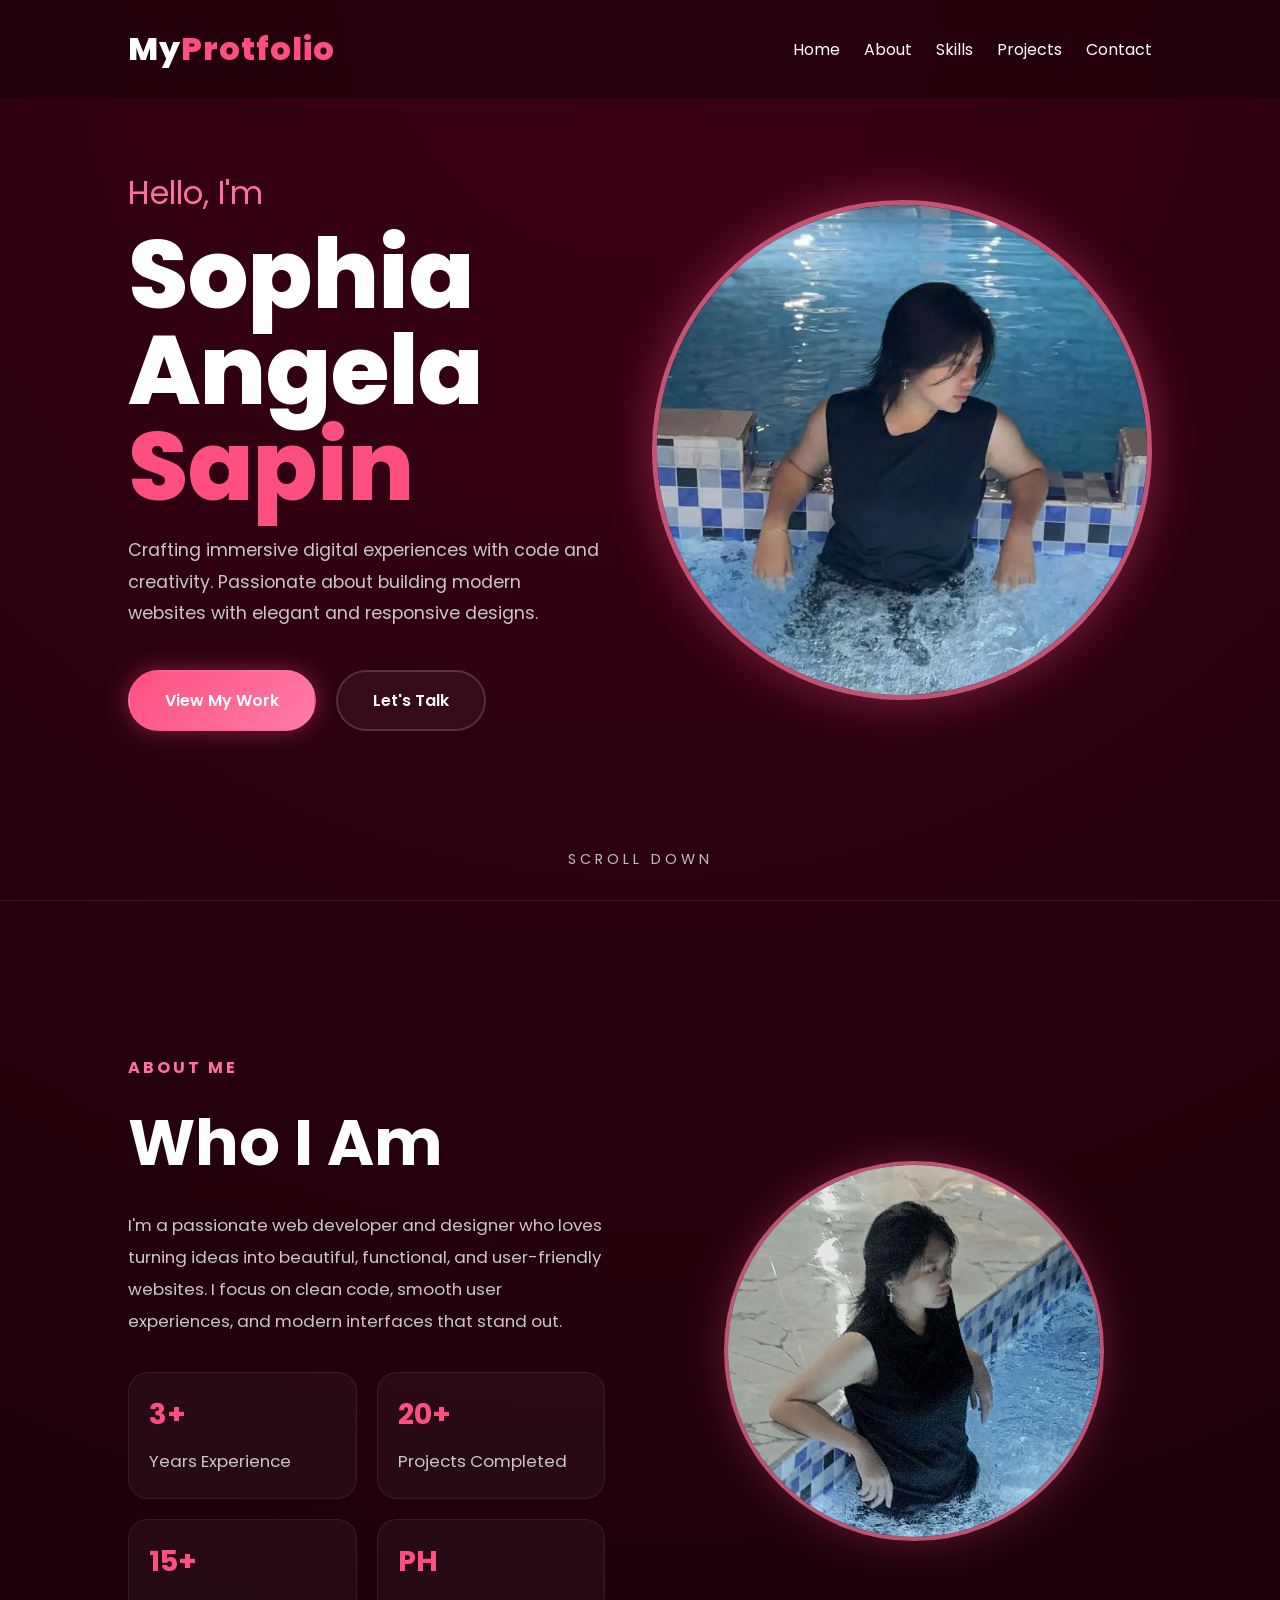
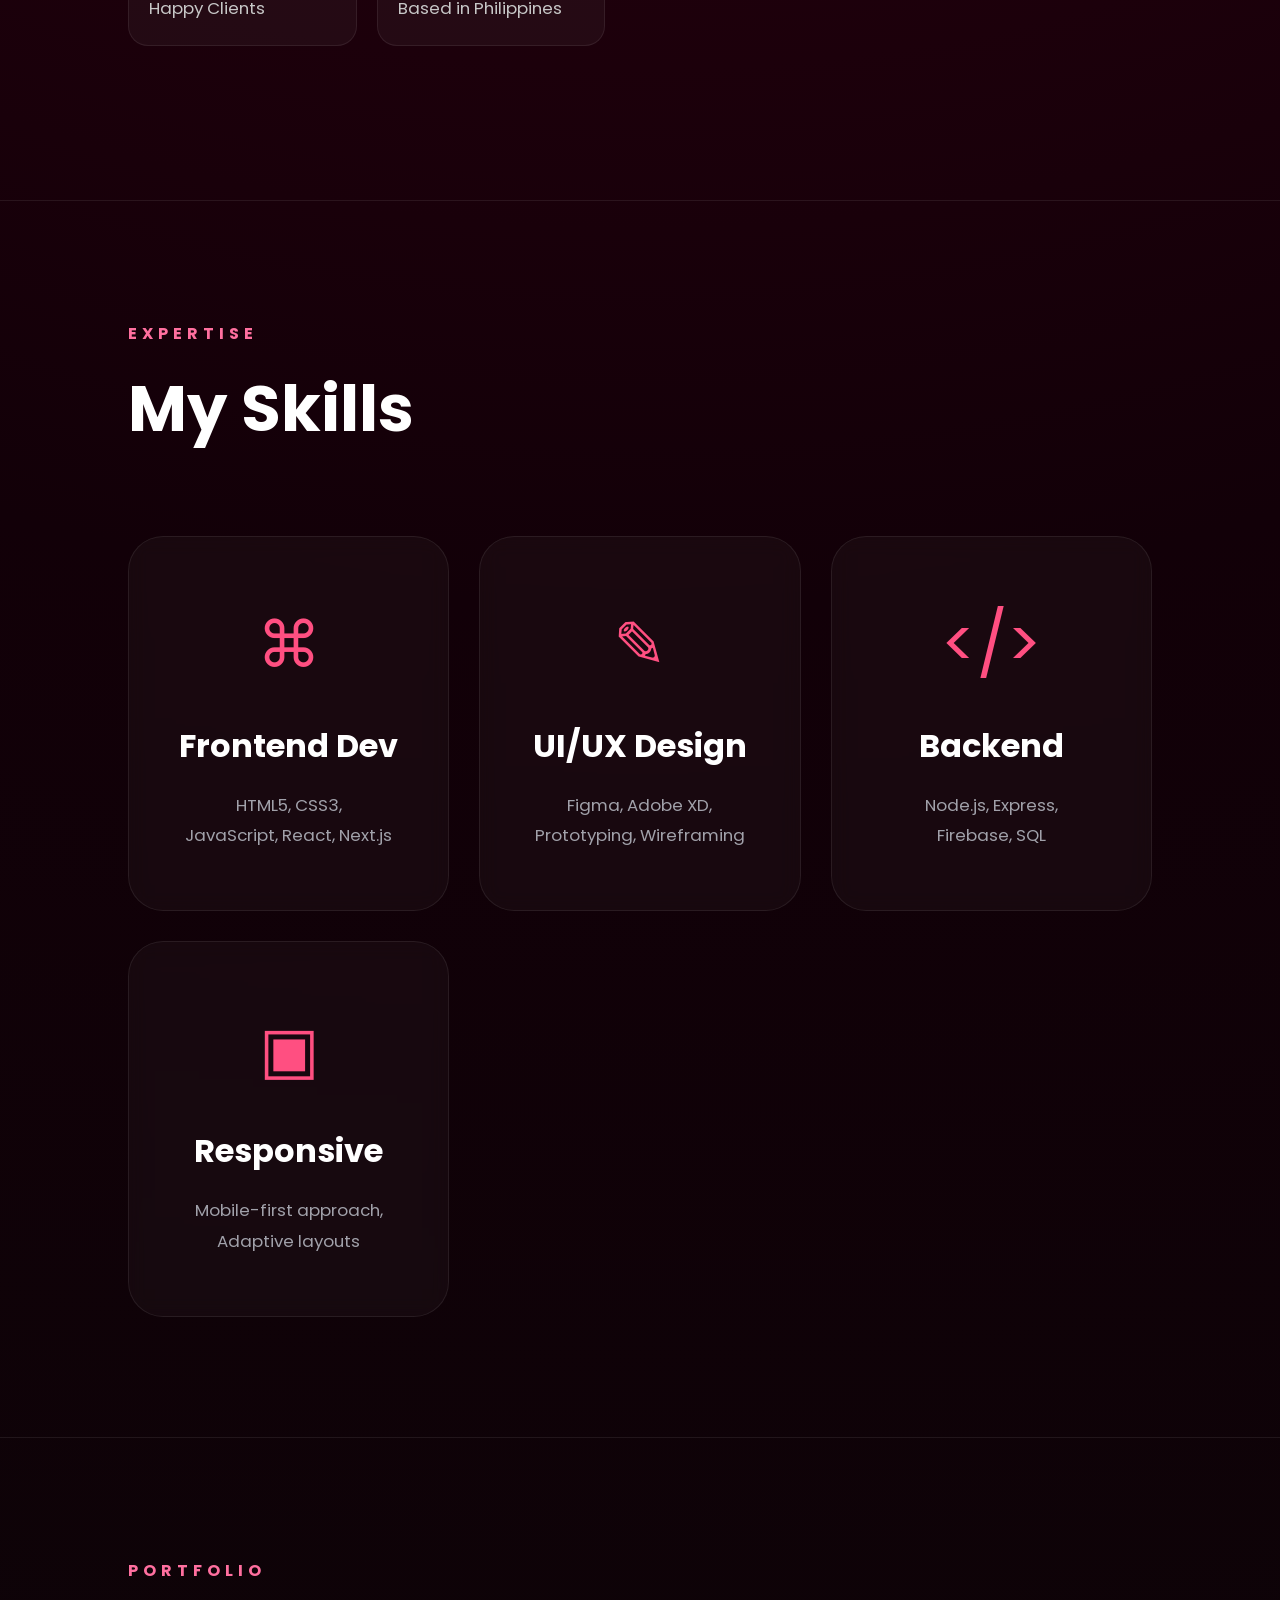
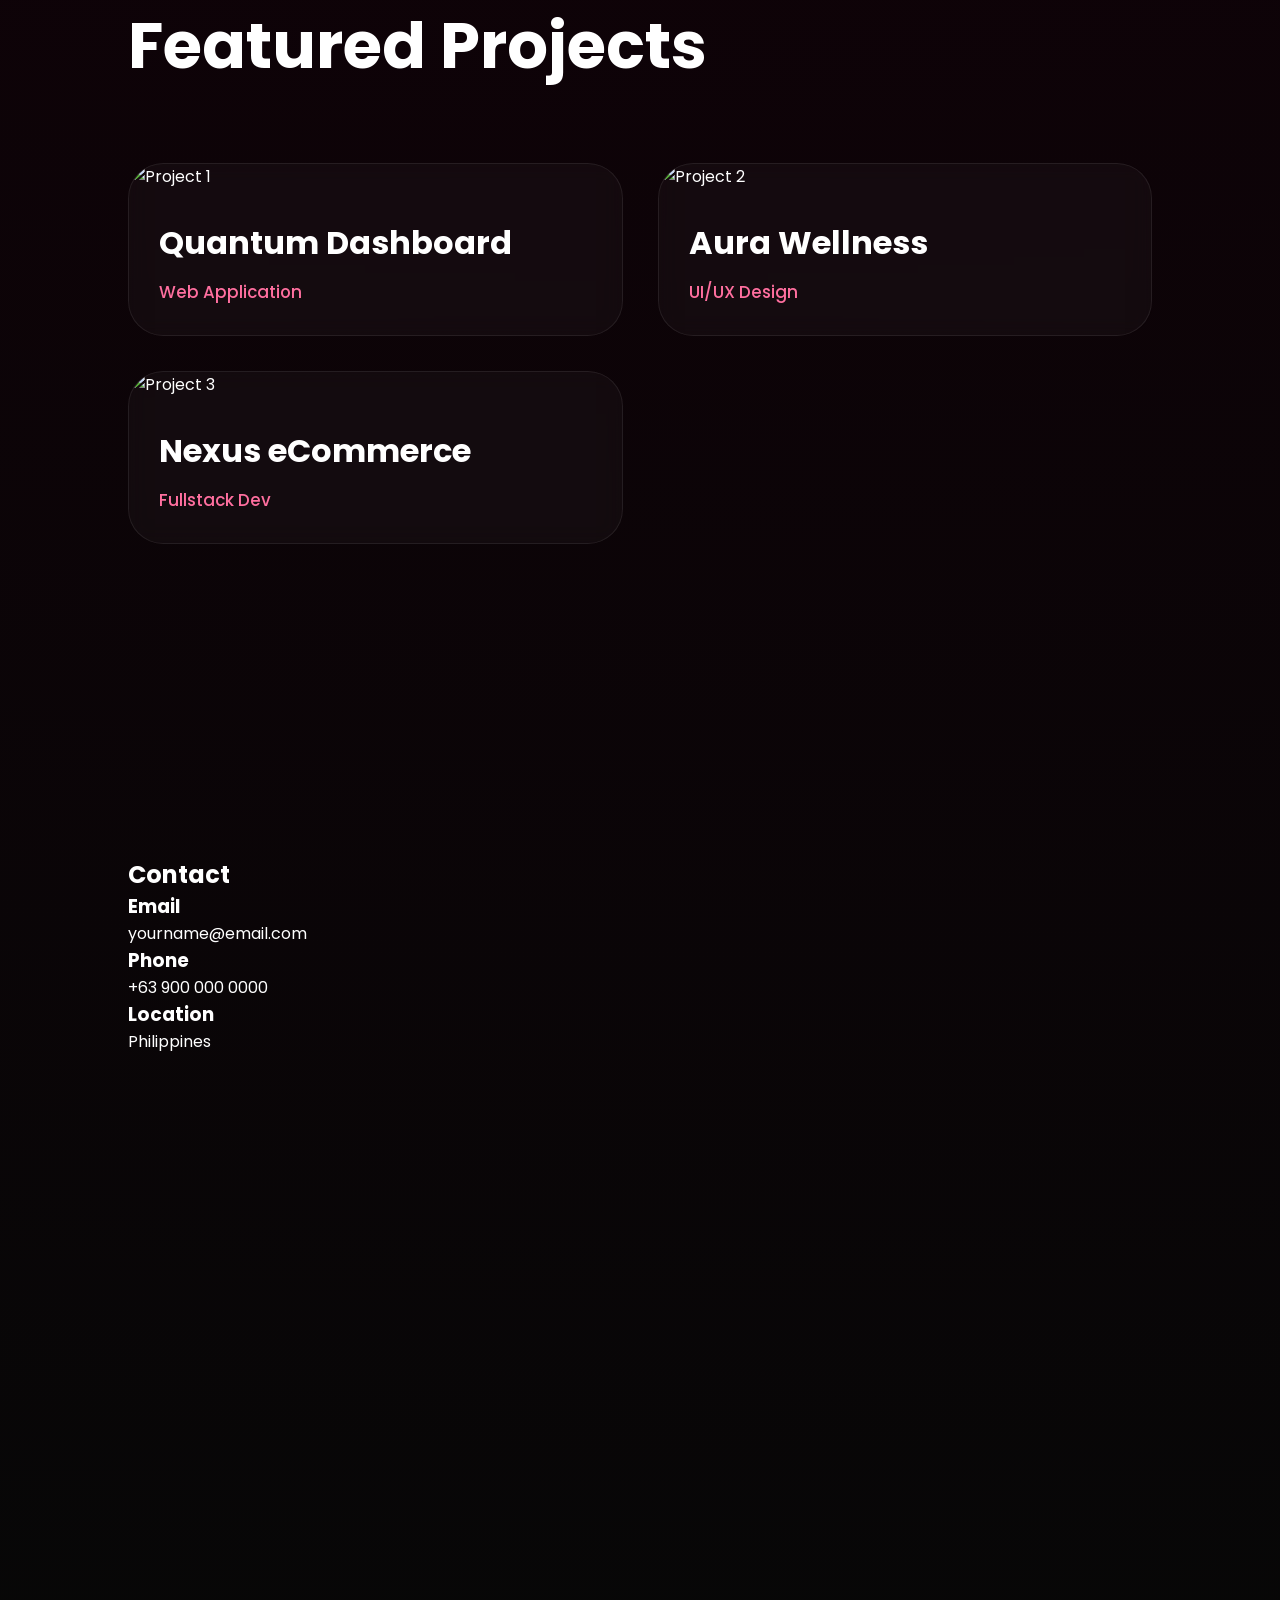
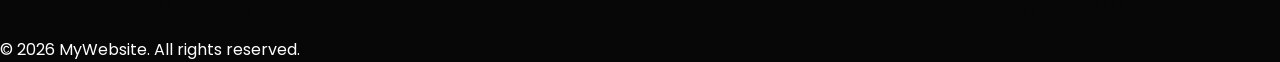
==== commit 8f08ae72: "Add files via upload" ====
--- a/assets/index.html
+++ b/assets/index.html
@@ -12,10 +12,10 @@
 <body>
 
   <header>
-    <div class="logo">JF<span>.</span></div>
+    <div class="logo">My<span>Protfolio</span></div>
 
     <nav>
-      <a href="#home" class="active">Home</a>
+      <a href="#home">Home</a>
       <a href="#about">About</a>
       <a href="#skills">Skills</a>
       <a href="#projects">Projects</a>
@@ -23,13 +23,14 @@
     </nav>
   </header>
 
+  <!-- Hero Section -->
   <section class="hero" id="home">
     <div class="hero-text">
       <h4>Hello, I'm</h4>
 
       <h1>
-        Jericho
-        <span>Feolino</span>
+        Sophia Angela
+        <span>Sapin</span>
       </h1>
 
       <p>
@@ -45,13 +46,14 @@
 
     <div class="hero-image">
       <div class="circle-image">
-        <img src="img/Pia.png" alt="Profile Image">
+        <img src="img/HeroSection.jpg" alt="Profile Image">
       </div>
     </div>
 
     <div class="scroll-text">SCROLL DOWN</div>
   </section>
 
+<!-- About Section -->
   <section class="about" id="about">
     <div class="about-text">
       <h5>ABOUT ME</h5>
@@ -87,9 +89,110 @@
     </div>
 
     <div class="about-image">
-      <img src="assets/img/AboutSection.jpg" alt="About Image">
+      <img src="img/AboutSection.jpg" alt="About Image">
     </div>
   </section>
+
+  <!-- Skills Section -->
+<section id="skills" class="skills-section">
+
+  <div class="skills-header">
+    <h5>EXPERTISE</h5>
+    <h2>My Skills</h2>
+  </div>
+
+  <div class="skills-container">
+
+    <div class="skill-card">
+      <div class="skill-icon">⌘</div>
+      <h3>Frontend Dev</h3>
+      <p>HTML5, CSS3,<br>JavaScript, React, Next.js</p>
+    </div>
+
+    <div class="skill-card">
+      <div class="skill-icon">✎</div>
+      <h3>UI/UX Design</h3>
+      <p>Figma, Adobe XD,<br>Prototyping, Wireframing</p>
+    </div>
+
+    <div class="skill-card">
+      <div class="skill-icon">&lt;/&gt;</div>
+      <h3>Backend</h3>
+      <p>Node.js, Express,<br>Firebase, SQL</p>
+    </div>
+
+    <div class="skill-card">
+      <div class="skill-icon">▣</div>
+      <h3>Responsive</h3>
+      <p>Mobile-first approach,<br>Adaptive layouts</p>
+    </div>
+
+  </div>
+
+</section>
+
+<!-- Projects Section -->
+<section id="projects" class="projects-section">
+
+  <div class="projects-header">
+    <h5>PORTFOLIO</h5>
+    <h2>Featured Projects</h2>
+  </div>
+
+  <div class="projects-container">
+
+    <div class="project-card">
+      <img src="project1.jpg" alt="Project 1">
+
+      <div class="project-content">
+        <h3>Quantum Dashboard</h3>
+        <p>Web Application</p>
+      </div>
+    </div>
+
+    <div class="project-card">
+      <img src="project2.jpg" alt="Project 2">
+
+      <div class="project-content">
+        <h3>Aura Wellness</h3>
+        <p>UI/UX Design</p>
+      </div>
+    </div>
+
+    <div class="project-card">
+      <img src="project3.jpg" alt="Project 3">
+
+      <div class="project-content">
+        <h3>Nexus eCommerce</h3>
+        <p>Fullstack Dev</p>
+      </div>
+    </div>
+
+  </div>
+
+</section>
+
+<!-- Contact Section -->
+<section id="contact">
+  <h2 class="section-title">Contact</h2>
+
+  <div class="cards">
+    <div class="card">
+      <h3>Email</h3>
+      <p>yourname@email.com</p>
+    </div>
+
+    <div class="card">
+      <h3>Phone</h3>
+      <p>+63 900 000 0000</p>
+    </div>
+
+    <div class="card">
+      <h3>Location</h3>
+      <p>Philippines</p>
+    </div>
+  </div>
+</section>
 
   <footer>
     <p>© 2026 MyWebsite. All rights reserved.</p>
--- a/assets/css/style.css
+++ b/assets/css/style.css
@@ -45,31 +45,29 @@
     .logo span {
       color: #ff4f81;
     }
-
-    nav a {
-      text-decoration: none;
-      color: #cfcfcf;
-      margin-left: 35px;
-      font-weight: 500;
-      transition: 0.3s ease;
-      position: relative;
-    }
-
-    nav a:hover,
-    nav a.active {
-      color: white;
-    }
-
-    nav a.active::after,
-    nav a:hover::after {
-      content: "";
-      position: absolute;
-      width: 100%;
-      height: 2px;
-      background: #ff4f81;
-      left: 0;
-      bottom: -6px;
-    }
+nav a {
+  position: relative;
+  color: white;
+  text-decoration: none;
+  margin-left: 20px;
+  transition: 0.3s;
+}
+
+nav a:hover,
+nav a.active {
+  color: #ff4f81;
+}
+
+nav a:hover::after,
+nav a.active::after {
+  content: "";
+  position: absolute;
+  width: 100%;
+  height: 2px;
+  background: #ff4f81;
+  left: 0;
+  bottom: -6px;
+}
 
     section {
       min-height: 100vh;
@@ -318,4 +316,125 @@
       .stats {
         grid-template-columns: 1fr;
       }
-    }+    }
+
+.skills-section {
+  min-height: 100vh;
+  padding: 120px 10%;
+  background: transparent;
+  border-top: 1px solid rgba(255,255,255,0.08);
+}
+
+.skills-header h5 {
+  color: #ff6f9f;
+  letter-spacing: 5px;
+  font-size: 1rem;
+  margin-bottom: 15px;
+}
+
+.skills-header h2 {
+  font-size: 4rem;
+  margin-bottom: 80px;
+  font-weight: 700;
+}
+
+.skills-container {
+  display: grid;
+  grid-template-columns: repeat(auto-fit, minmax(260px, 1fr));
+  gap: 30px;
+}
+
+.skill-card {
+  background: rgba(255,255,255,0.03);
+  border: 1px solid rgba(255,255,255,0.08);
+  border-radius: 35px;
+  padding: 60px 35px;
+  text-align: center;
+  backdrop-filter: blur(10px);
+  transition: 0.3s ease;
+}
+
+.skill-card:hover {
+  transform: translateY(-10px);
+  border-color: #ff4f81;
+  box-shadow: 0 0 30px rgba(255, 79, 129, 0.25);
+}
+
+.skill-icon {
+  font-size: 4rem;
+  color: #ff4f81;
+  margin-bottom: 30px;
+}
+
+.skill-card h3 {
+  font-size: 2rem;
+  margin-bottom: 20px;
+}
+
+.skill-card p {
+  color: #a1a1aa;
+  line-height: 1.8;
+  font-size: 1.05rem;
+}
+
+.projects-section {
+  min-height: 100vh;
+  padding: 120px 10%;
+  border-top: 1px solid rgba(255,255,255,0.08);
+  background: transparent;
+}
+
+.projects-header h5 {
+  color: #ff6f9f;
+  letter-spacing: 5px;
+  font-size: 1rem;
+  margin-bottom: 15px;
+}
+
+.projects-header h2 {
+  font-size: 4rem;
+  margin-bottom: 70px;
+  font-weight: 700;
+}
+
+.projects-container {
+  display: grid;
+  grid-template-columns: repeat(auto-fit, minmax(320px, 1fr));
+  gap: 35px;
+}
+
+.project-card {
+  background: rgba(255,255,255,0.03);
+  border: 1px solid rgba(255,255,255,0.08);
+  border-radius: 35px;
+  overflow: hidden;
+  transition: 0.3s ease;
+  backdrop-filter: blur(10px);
+}
+
+.project-card:hover {
+  transform: translateY(-10px);
+  border-color: #ff4f81;
+  box-shadow: 0 0 30px rgba(255, 79, 129, 0.25);
+}
+
+.project-card img {
+  width: 100%;
+  height: 300px;
+  object-fit: cover;
+}
+
+.project-content {
+  padding: 30px;
+}
+
+.project-content h3 {
+  font-size: 2rem;
+  margin-bottom: 12px;
+}
+
+.project-content p {
+  color: #ff6f9f;
+  font-size: 1.05rem;
+  font-weight: 500;
+}
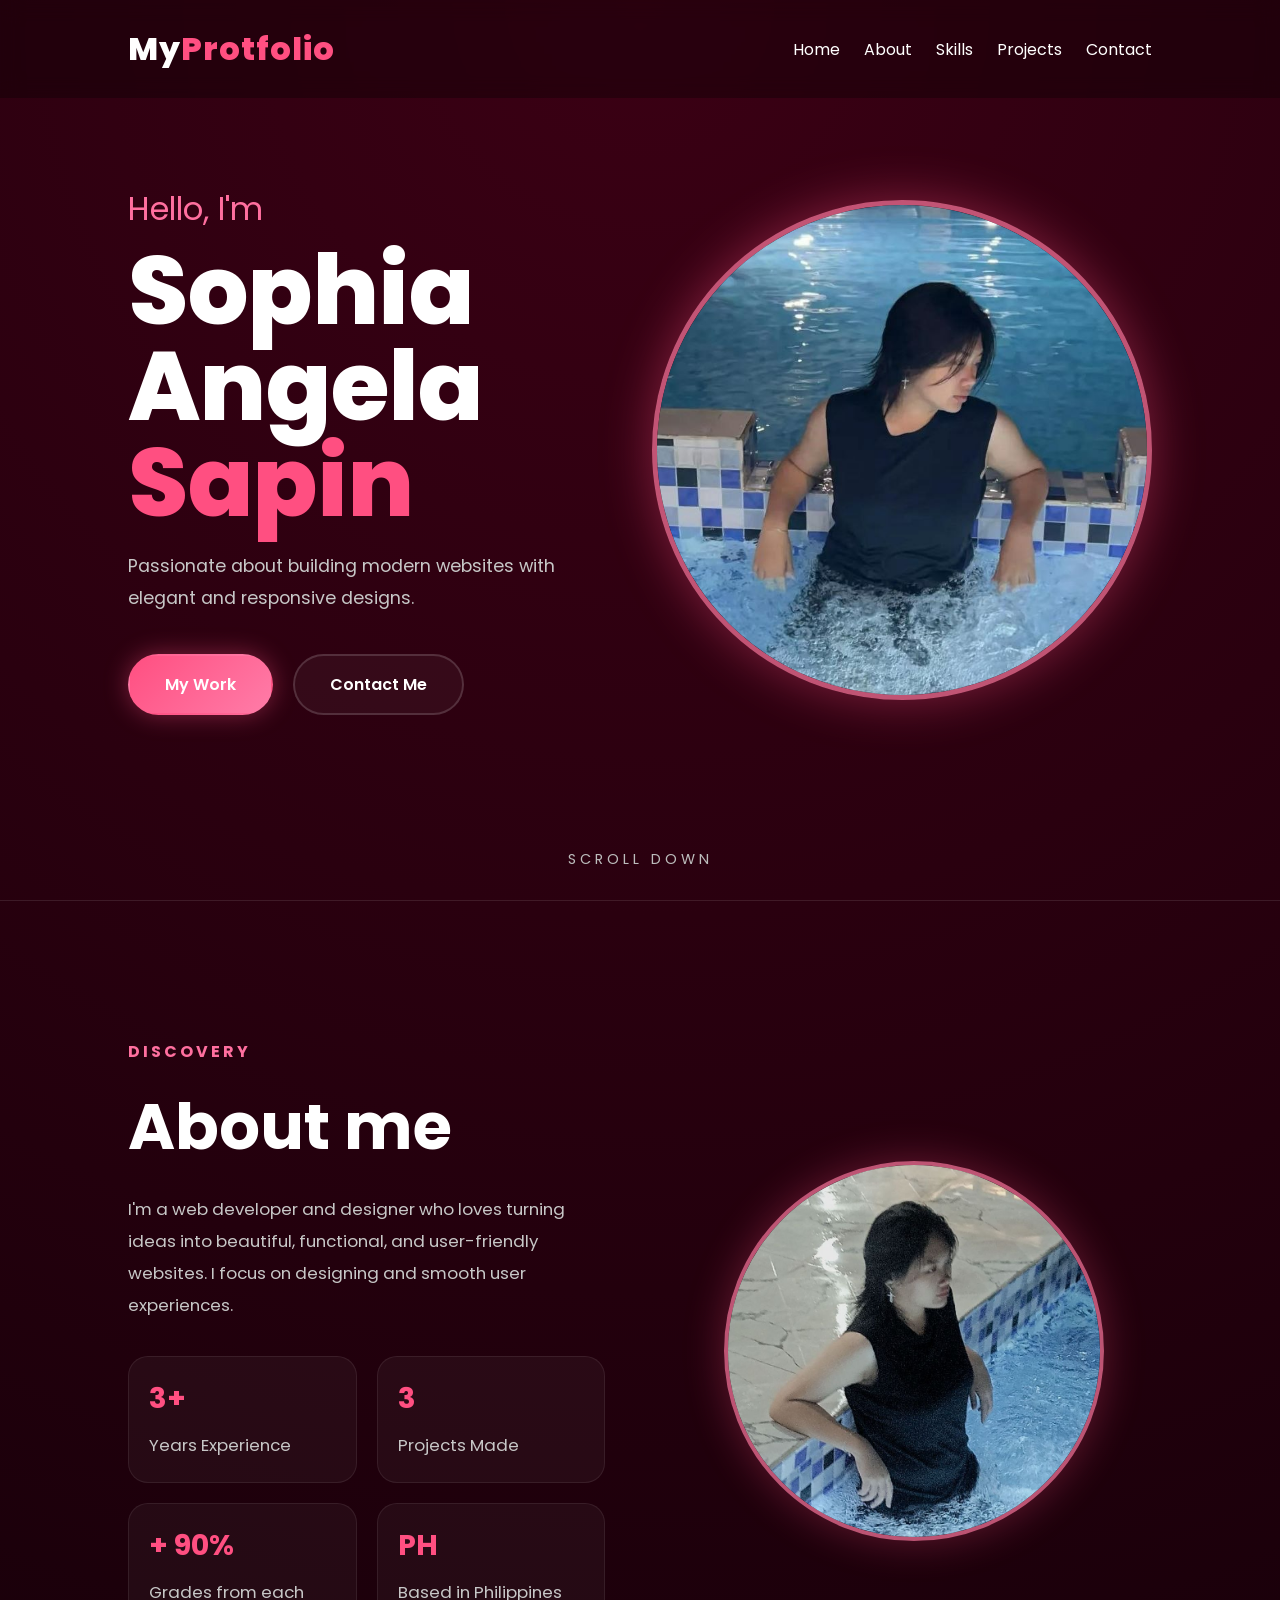
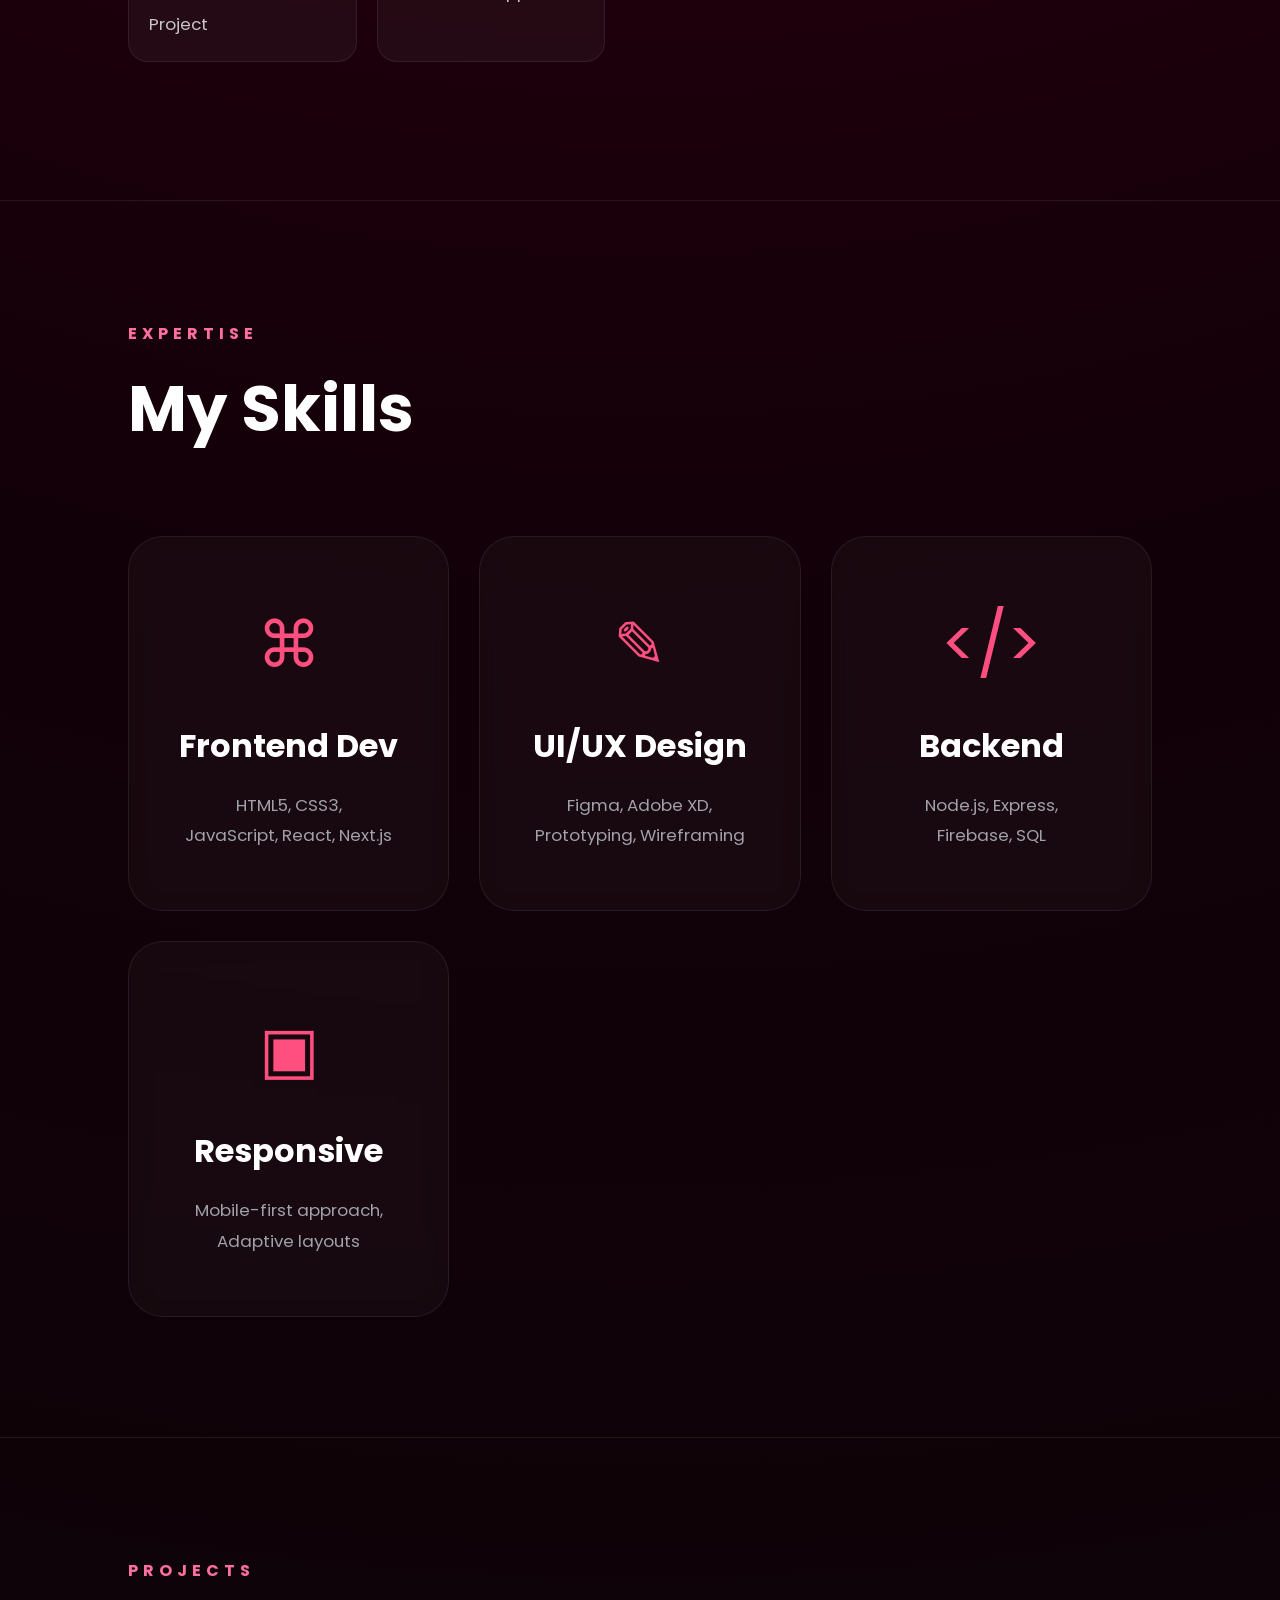
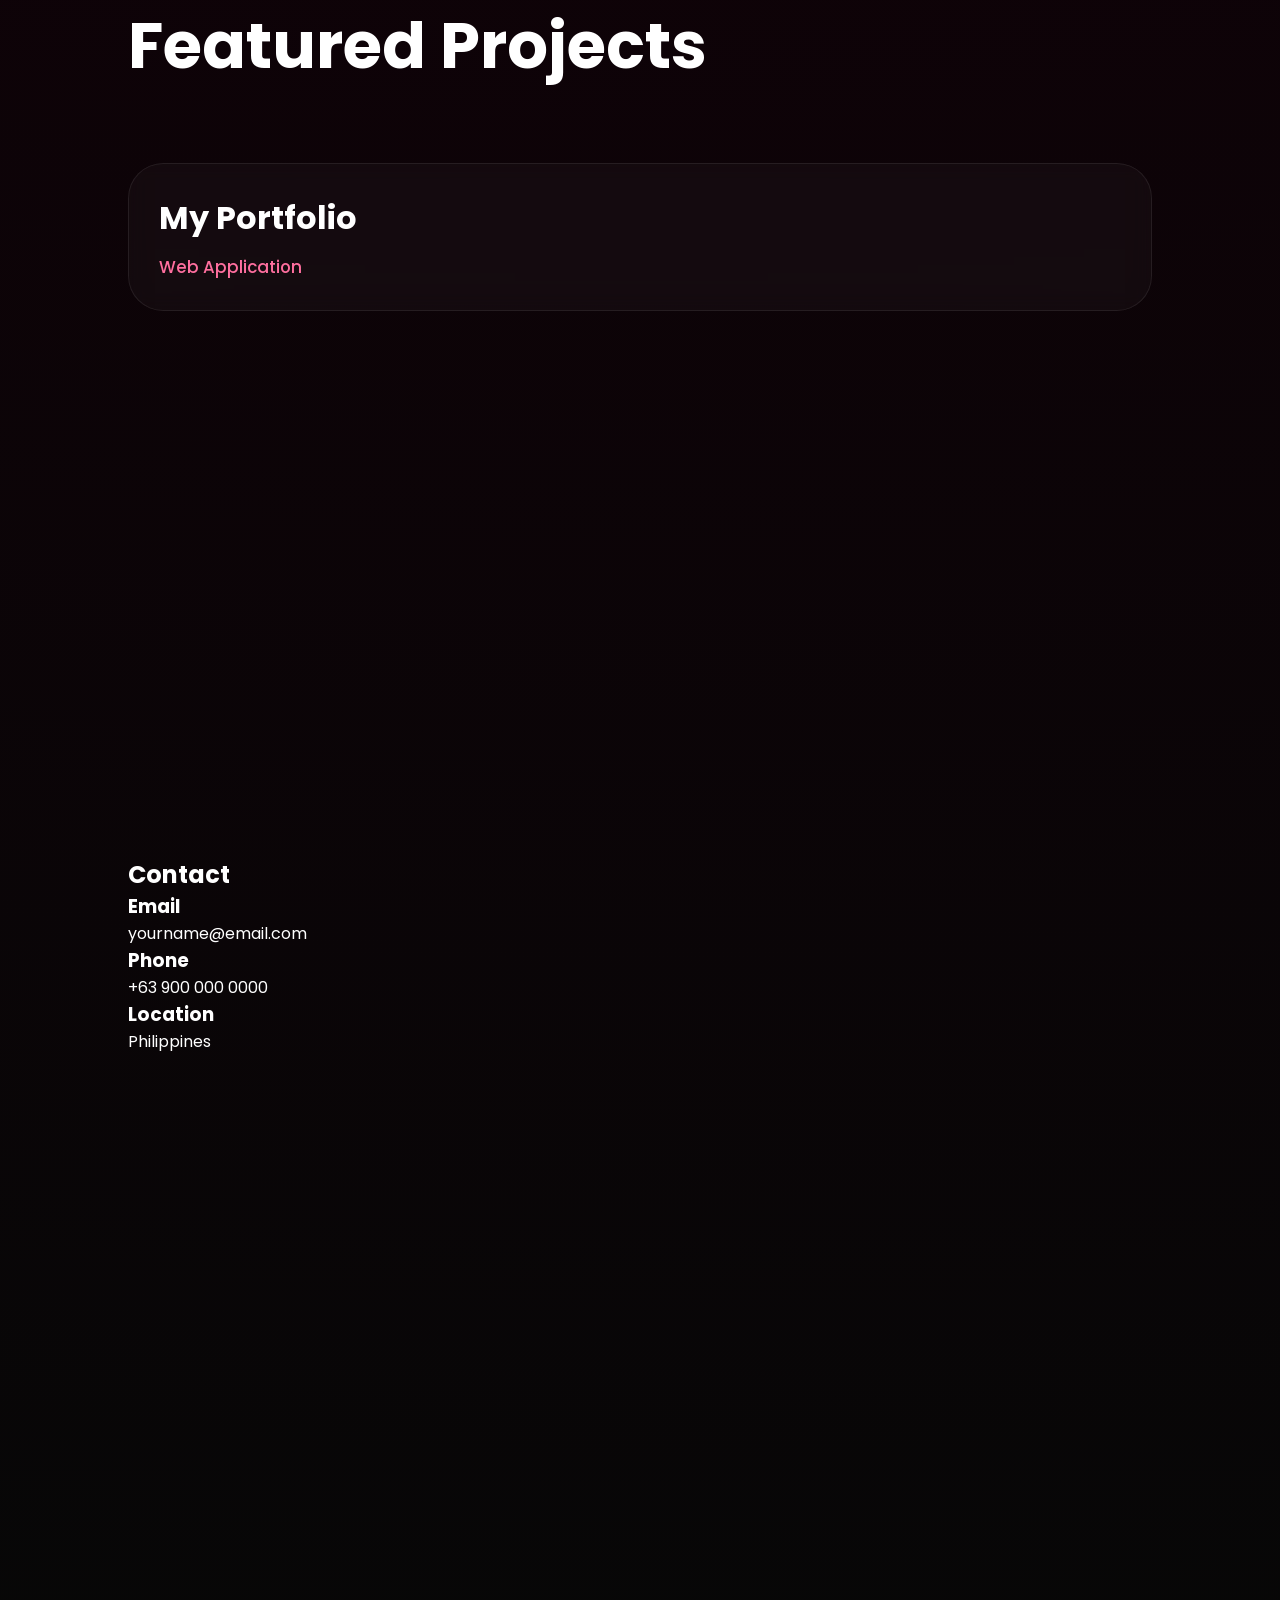
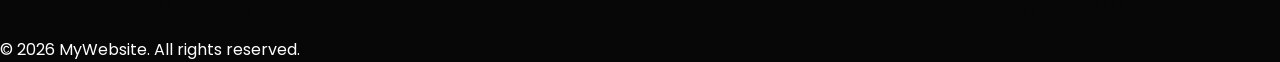
==== commit 42f0e77b: "Add files via upload" ====
--- a/assets/index.html
+++ b/assets/index.html
@@ -12,6 +12,8 @@
 <body>
 
   <header>
+
+    <!-- Navigation Section -->
     <div class="logo">My<span>Protfolio</span></div>
 
     <nav>
@@ -34,13 +36,12 @@
       </h1>
 
       <p>
-        Crafting immersive digital experiences with code and creativity.
         Passionate about building modern websites with elegant and responsive designs.
       </p>
 
       <div class="buttons">
-        <a href="#projects" class="btn primary-btn">View My Work</a>
-        <a href="#contact" class="btn secondary-btn">Let's Talk</a>
+        <a href="#projects" class="btn primary-btn">My Work</a>
+        <a href="#contact" class="btn secondary-btn">Contact Me</a>
       </div>
     </div>
 
@@ -56,13 +57,12 @@
 <!-- About Section -->
   <section class="about" id="about">
     <div class="about-text">
-      <h5>ABOUT ME</h5>
-      <h2>Who I Am</h2>
+      <h5>DISCOVERY</h5>
+      <h2>About me</h2>
 
       <p>
-        I'm a passionate web developer and designer who loves turning ideas into beautiful,
-        functional, and user-friendly websites. I focus on clean code, smooth user experiences,
-        and modern interfaces that stand out.
+        I'm a web developer and designer who loves turning ideas into beautiful,
+        functional, and user-friendly websites. I focus on designing and smooth user experiences.
       </p>
 
       <div class="stats">
@@ -72,13 +72,13 @@
         </div>
 
         <div class="stat-box">
-          <h3>20+</h3>
-          <p>Projects Completed</p>
+          <h3>3</h3>
+          <p>Projects Made</p>
         </div>
 
         <div class="stat-box">
-          <h3>15+</h3>
-          <p>Happy Clients</p>
+          <h3>+ 90%</h3>
+          <p>Grades from each Project</p>
         </div>
 
         <div class="stat-box">
@@ -135,38 +135,25 @@
 <section id="projects" class="projects-section">
 
   <div class="projects-header">
-    <h5>PORTFOLIO</h5>
+    <h5>PROJECTS</h5>
     <h2>Featured Projects</h2>
   </div>
 
   <div class="projects-container">
 
+  <a href="https://github.com/AngelaSapin/My-Portfolio" target="_blank" class="project-link">
+
     <div class="project-card">
-      <img src="project1.jpg" alt="Project 1">
 
       <div class="project-content">
-        <h3>Quantum Dashboard</h3>
+        <h3>My Portfolio</h3>
         <p>Web Application</p>
       </div>
     </div>
 
-    <div class="project-card">
-      <img src="project2.jpg" alt="Project 2">
+  </a>
 
-      <div class="project-content">
-        <h3>Aura Wellness</h3>
-        <p>UI/UX Design</p>
-      </div>
-    </div>
-
-    <div class="project-card">
-      <img src="project3.jpg" alt="Project 3">
-
-      <div class="project-content">
-        <h3>Nexus eCommerce</h3>
-        <p>Fullstack Dev</p>
-      </div>
-    </div>
+</div>
 
   </div>
 
@@ -199,6 +186,4 @@
   </footer>
 
 </body>
-</html>
-
-<script src="js/javaScript.js"></script>+</html>
--- a/assets/css/style.css
+++ b/assets/css/style.css
@@ -45,6 +45,10 @@
     .logo span {
       color: #ff4f81;
     }
+
+
+    /* NAVIGATION SECTION */
+
 nav a {
   position: relative;
   color: white;
@@ -74,6 +78,9 @@
       padding: 120px 10%;
     }
 
+
+    /* HERO SECTION */
+
     .hero {
       display: flex;
       justify-content: space-between;
@@ -196,6 +203,9 @@
       font-size: 0.9rem;
     }
 
+
+    /* ABOUT SECTION */
+
     .about {
       display: flex;
       justify-content: space-between;
@@ -317,6 +327,9 @@
         grid-template-columns: 1fr;
       }
     }
+
+
+/* SKILL SECTION */
 
 .skills-section {
   min-height: 100vh;
@@ -377,6 +390,9 @@
   font-size: 1.05rem;
 }
 
+
+/* PROJECT SECTION */
+
 .projects-section {
   min-height: 100vh;
   padding: 120px 10%;
@@ -418,12 +434,6 @@
   box-shadow: 0 0 30px rgba(255, 79, 129, 0.25);
 }
 
-.project-card img {
-  width: 100%;
-  height: 300px;
-  object-fit: cover;
-}
-
 .project-content {
   padding: 30px;
 }
@@ -437,4 +447,10 @@
   color: #ff6f9f;
   font-size: 1.05rem;
   font-weight: 500;
+}
+
+.project-link {
+  text-decoration: none;
+  color: white;
+  display: block;
 }
